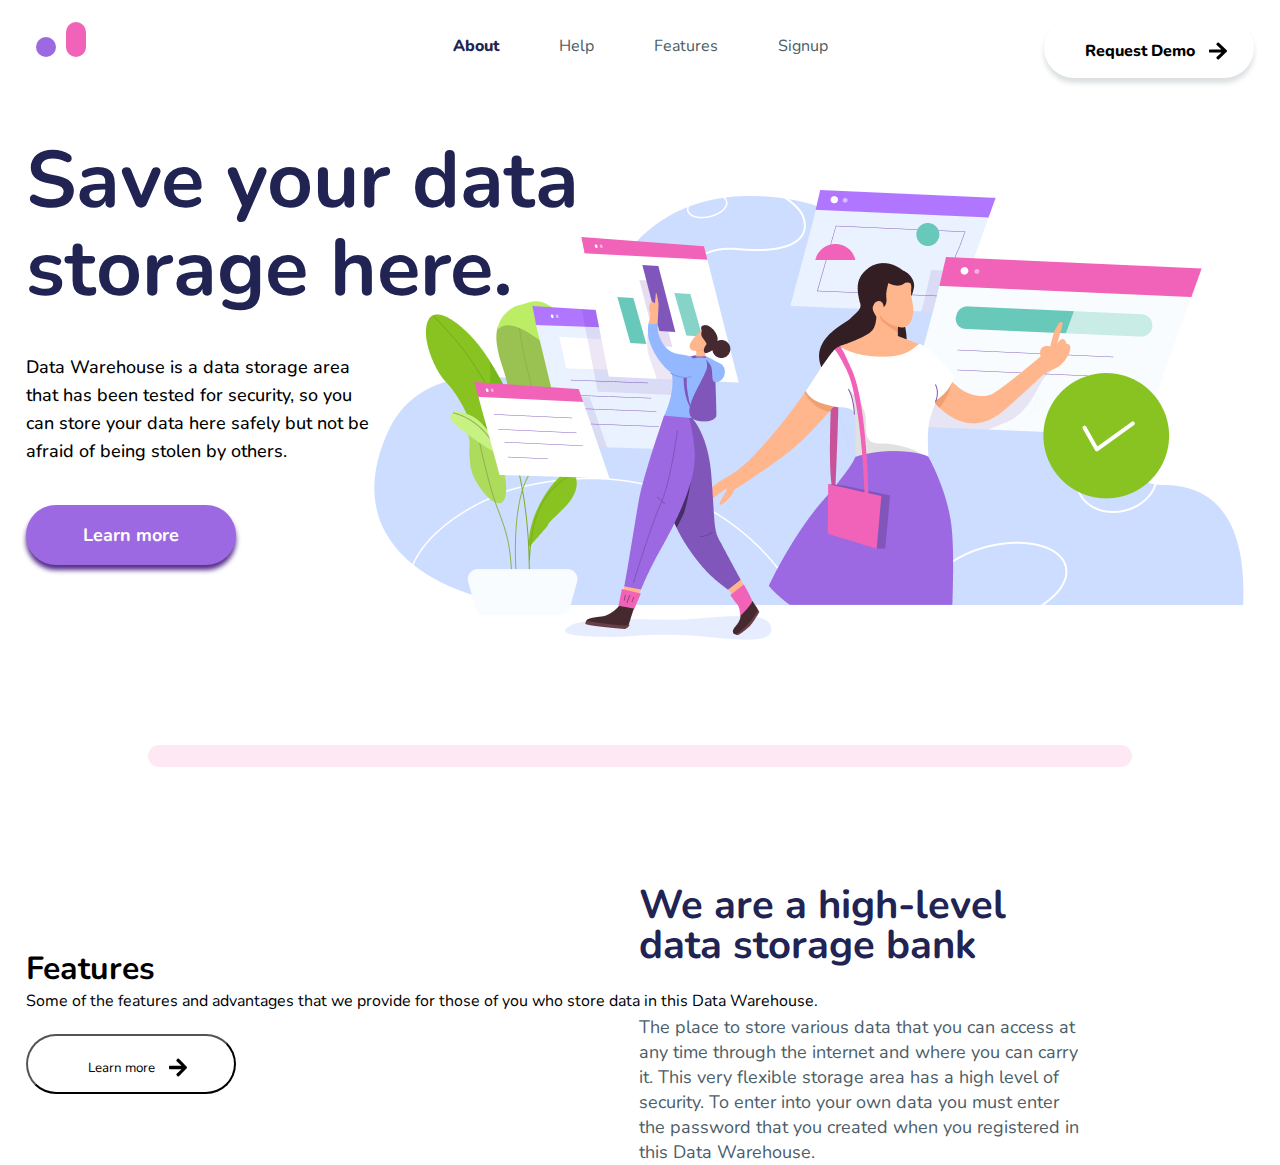
==== 2021/01/index.html @ 768cc241 "Add files via upload" ====
<!DOCTYPE html>
<html lang="pt-br">
<head>
    <meta charset="UTF-8">
    <meta name="viewport" content="width=device-width, initial-scale=1.0">
    <meta name="author" content="Victor Mello">
    <title>Test 01</title>

    <link href="https://fonts.googleapis.com/css2?family=Nunito:wght@300;400;700&display=swap" rel="stylesheet">
    <link rel="stylesheet" href="./css/main.css">
</head>
<body>
    <div class="container">
        <nav class="desktop">
            <div class="menu-image">
                <div class="circle"></div>
                <div class="rectangle"></div>
            </div>
            <ul>
                <li><a href="" style="color: #212353;font-weight: 800;">About</a></li>
                <li><a href="">Help</a></li>
                <li><a href="">Features</a></li>
                <li><a href="">Signup</a></li>
            </ul>

            
            <button class="btn1">Request Demo<img class="fa-arrow-right" src="./images/arrow-right-solid.svg" alt="Seta para a direita"></button>
        </nav><!--.desktop-->

        <nav class="mobile">
            <div class="circle"></div>
            <div class="rectangle"></div>
            
            <ul>
                <li><a href="" style="color: #212353;font-weight: 800;">About</a></li>
                <li><a href="">Help</a></li>
                <li><a href="">Features</a></li>
                <li><a href="">Signup</a></li>
            </ul>

            <button class="btn1">Request Demo<img class="arrow-right" src="./images/arrow-right-solid.svg" alt="Seta para a direita"></button>
        </nav><!--.mobile-->
    </div><!--.container-->

    <div class="container">
        <div class="about-container">
            <div class="text-about">
                <h1>Save your data storage here.</h1>
                <p>Data Warehouse is a data storage area that has been tested for security, so you can store your data here safely but not be afraid of being stolen by others.
                </p>
                <button class="btn1">Learn more</button>
            </div><!--.text-about-->

            <img src="./images/image1.svg" alt="">
        </div><!--.about-container-->
    </div><!--.container-->

    <div class="container">
        <div class="box-more">
            <img src="./images/image3.svg" alt="">
            <div class="box-more-text">
                <h1>We are a high-level data storage bank</h1>
                <p>The place to store various data that you can access at any time through the internet  and where you can carry it.
                This very flexible storage area has a high level of security. To enter into your own data you must enter the password that you created when you registered in this Data Warehouse.</p>
            </div><!--.box-more-text-->
        </div><!--.box-more-->
    </div><!--.container-->

    <div class="container">
        <div class="features-text">
            <h1>Features</h1>
            <p>Some of the features and advantages that we provide for those of you who store data in this Data Warehouse.</p>   
        </div><!--.features-text-->
        
        <div class="features-box">
            <div class="features-content">
                <img src="./images/image4.svg" alt="">
                <h2></h2>
                <p></p>
                <button class="btn1">Learn more<img class="fa-arrow-right" src="./images/arrow-right-solid.svg" alt="Seta para direita"></button>
            </div><!--.features-content-->
        </div><!--.features-box-->
    </div><!--.container-->
</body>
</html>
---- 2021/01/css/main.css ----
*{
    margin: 0;
    padding: 0;
    box-sizing: border-box;
    font-family: 'Nunito', sans-serif;
}

html,
body{
    height: 100vh;
}

.container{
    width: 100%;
    max-width: 1280px;
    margin: 0 auto;
    padding: 0 2%;
}

/** Estilos do botão **/

.btn1{
    width: 210px;
    height: 60px;
    border-radius: 50px;
    cursor: pointer;
    background: none;
}

/*****/

/** Estilos do nav **/

nav.desktop{
    display: flex;
    width: 100%;
    position: relative;
}

nav.mobile{
    display: none;
    width: 100%;
}

nav div.menu-image{
    display: flex;
    position: absolute;
    left: 0;
    top: -8px;
}

nav div.circle{
    width: 20px;
    height: 20px;
    border-radius: 100%;
    background-color: #9C69E2;
    margin: 45px 10px 0 10px;
}

nav div.rectangle{
    width: 20px;
    height: 35px;
    border-radius: 10px;
    background: #F063B8;
    margin: 30px 150px 0 0;
}

nav ul{
    list-style-type: none;
    padding-top: 35px;
    display: inline-block;
    margin: 0 auto;
    list-style-position: inside;
}

nav ul li{
    padding: 0 30px;
    float: left;
}

nav ul li a{
    text-decoration: none;
    font-style: normal;
    font-size: 16px;
    color: #4B5D68;
}

nav button{
    border: none;
    margin-top: 18px;
    position: absolute;
    right: 0;
    box-shadow: 0 5px 5px 0 rgba(75, 93, 104, 0.2) ;

    font-weight: 800;
    font-size: 16px;
    transition: 0.2s;
}

nav button:hover{
    background-color: rgba(200, 200, 200, 0.3);
}

button > .fa-arrow-right{
    width: 18px;
    position: relative;
    top: 6px;
    left: 14px;
}

/*****/

/** Estilos do about-container **/

.about-container{
    margin: 80px 0;
    position: relative;
}

.text-about{
    width: 48%;
}

.text-about h1{
    font-weight: bold;
    font-size: 80px;
    line-height: 88px;
    color: #212353;
}

.text-about p{
    max-width: 350px;
    margin: 40px 0;

    font-weight: 500;
    font-size: 18px;
    line-height: 28px;
}

.text-about button{
    font-size: 18px;
    font-weight: bold;
    line-height: 18px;
    color: white;

    background-color: rgba(156, 105, 226, 1);
    border: none;
    box-shadow: 0 5px 5px 0 rgb(84, 45, 138);
    transition: 0.2s;
}

.text-about button:hover{
    background-color: rgb(123, 71, 196);
}

.about-container img{
    position: absolute;
    right: 10px;
    top: 50px;

   
}

/*****/

/** Estilos da div.box-more **/

.box-more{
    width: 80%;
    background-color: rgba(240, 99, 184,0.15);
    border-radius: 30px;
    margin: 180px auto;
    position: relative;
}



.box-more-text{
    width: 45%;
    position: absolute;
    top: 140px;
    right: 50px;
}

.box-more-text h1{
    font-weight: bold;
    font-size: 40px;
    line-height: 40px;
    color: #212353;
    margin-bottom: 50px;
}

.box-more-text p{
    font-size: 18px;
    line-height: 25px;
    color: #4B5D68;
}

/*****/
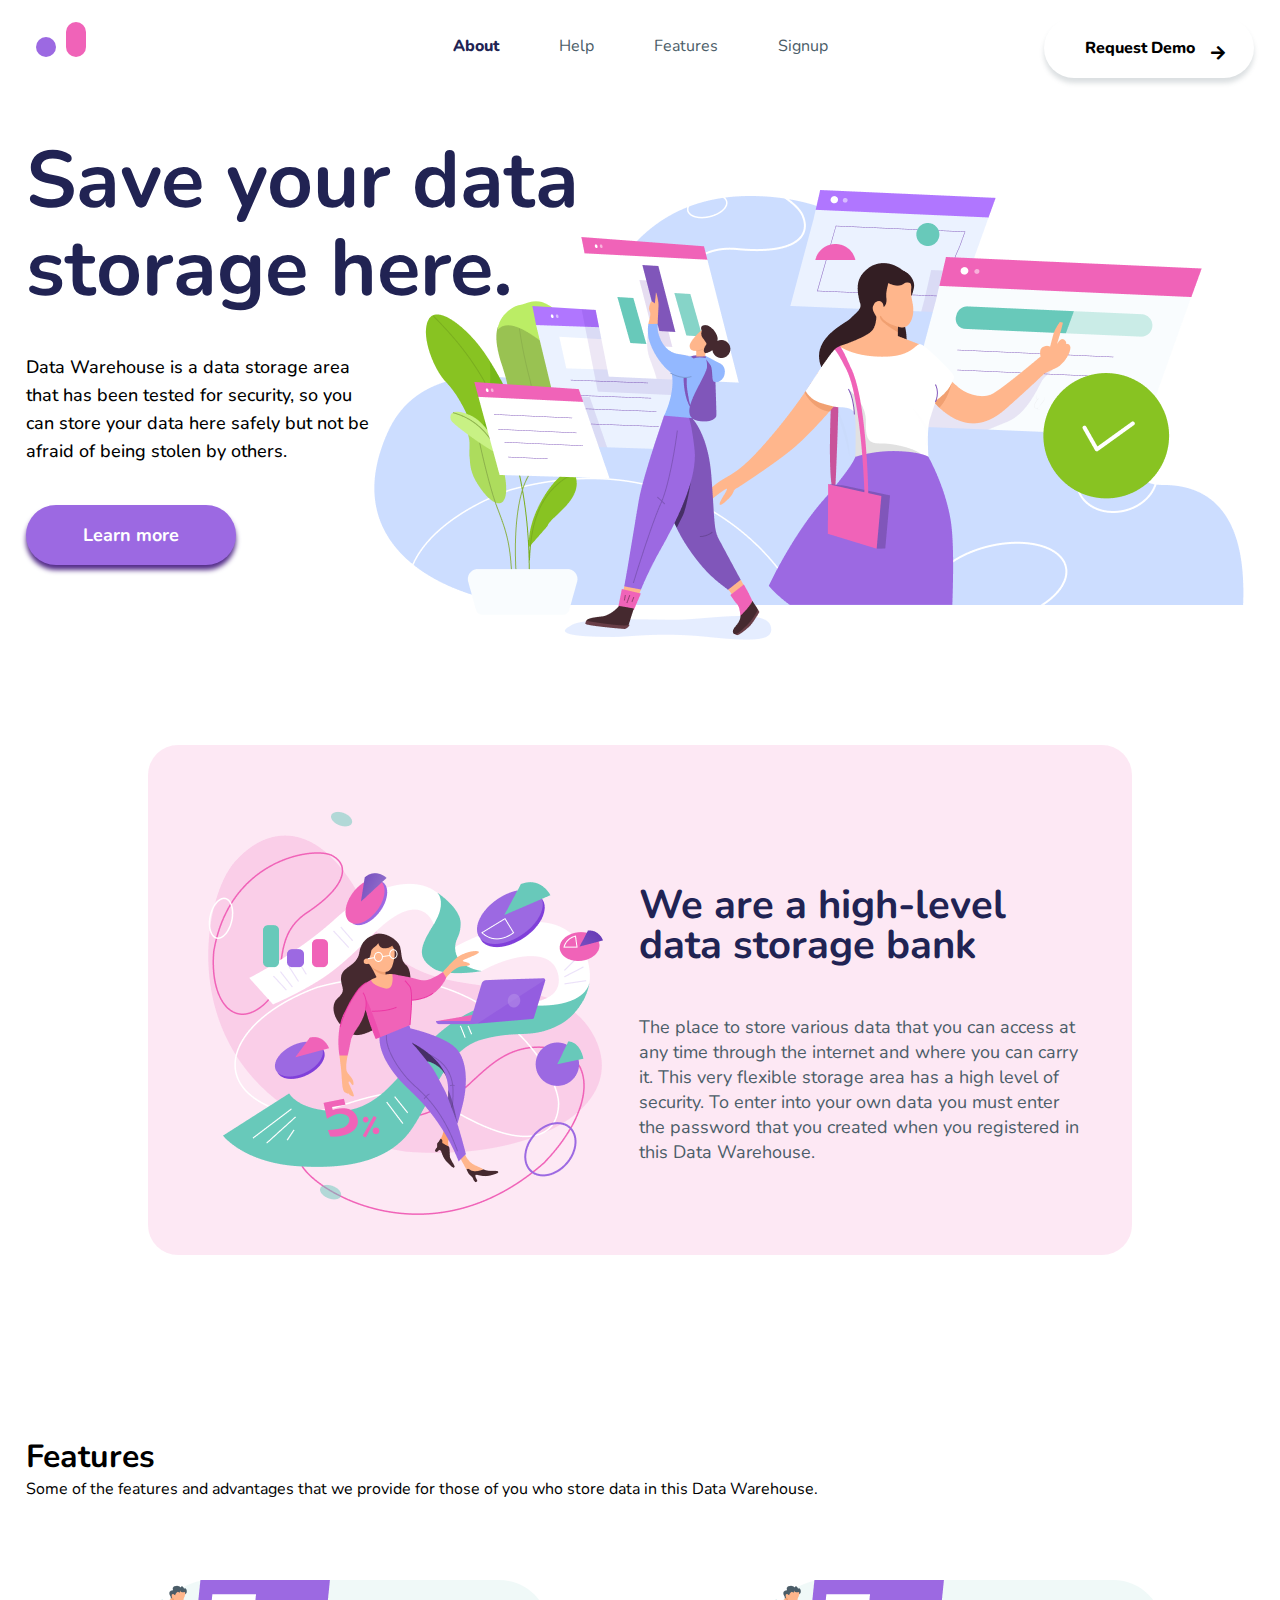
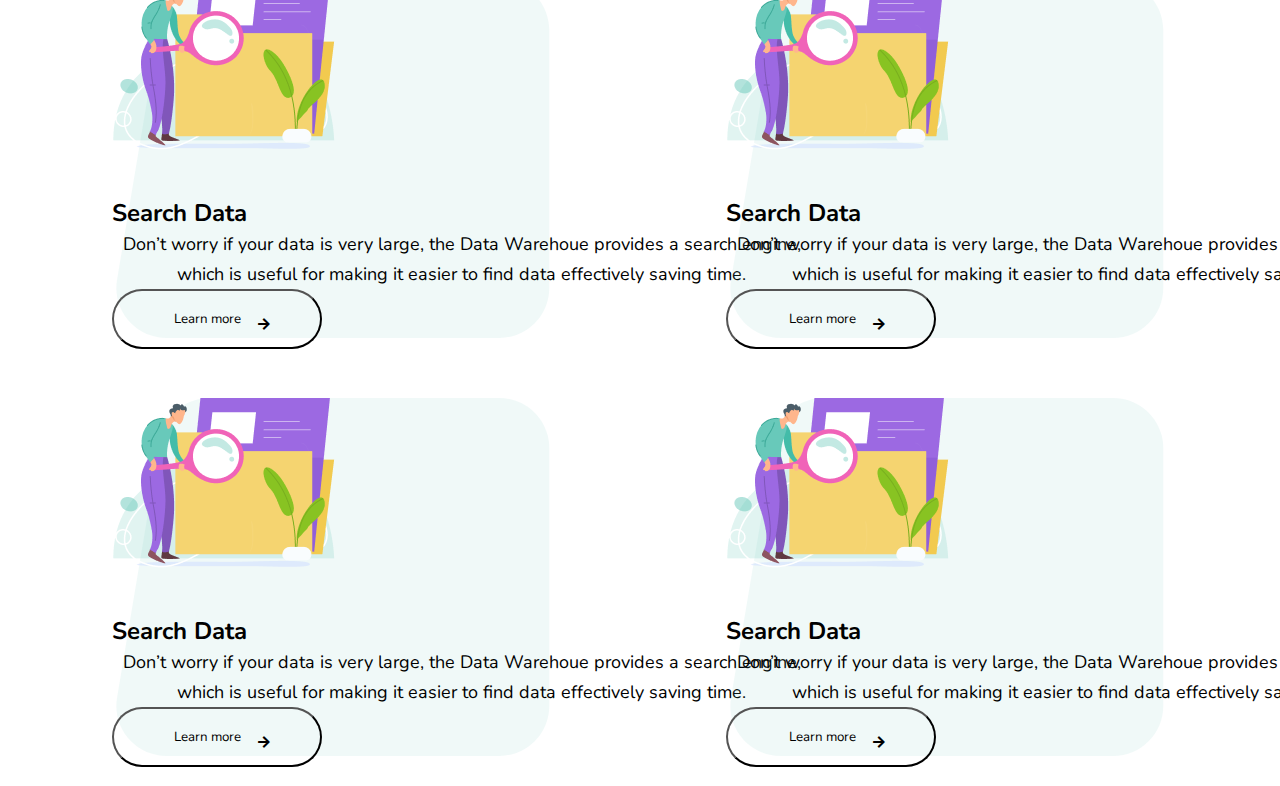
==== commit 2c995f21: "Add files via upload" ====
--- a/2021/01/index.html
+++ b/2021/01/index.html
@@ -7,6 +7,7 @@
     <title>Test 01</title>
 
     <link href="https://fonts.googleapis.com/css2?family=Nunito:wght@300;400;700&display=swap" rel="stylesheet">
+    <link rel="stylesheet" href="https://cdnjs.cloudflare.com/ajax/libs/font-awesome/5.11.2/css/all.css">
     <link rel="stylesheet" href="./css/main.css">
 </head>
 <body>
@@ -22,9 +23,7 @@
                 <li><a href="">Features</a></li>
                 <li><a href="">Signup</a></li>
             </ul>
-
-            
-            <button class="btn1">Request Demo<img class="fa-arrow-right" src="./images/arrow-right-solid.svg" alt="Seta para a direita"></button>
+            <button class="btn1">Request Demo<i class="fa fa-arrow-right"></i></button>
         </nav><!--.desktop-->
 
         <nav class="mobile">
@@ -38,7 +37,7 @@
                 <li><a href="">Signup</a></li>
             </ul>
 
-            <button class="btn1">Request Demo<img class="arrow-right" src="./images/arrow-right-solid.svg" alt="Seta para a direita"></button>
+            <button class="btn1">Request Demo<i class="fa fa-arrow-right"></i></button>
         </nav><!--.mobile-->
     </div><!--.container-->
 
@@ -67,17 +66,43 @@
     </div><!--.container-->
 
     <div class="container">
-        <div class="features-text">
+        <div class="features-title">
             <h1>Features</h1>
             <p>Some of the features and advantages that we provide for those of you who store data in this Data Warehouse.</p>   
-        </div><!--.features-text-->
+        </div><!--.features-title-->
         
         <div class="features-box">
             <div class="features-content">
                 <img src="./images/image4.svg" alt="">
-                <h2></h2>
-                <p></p>
-                <button class="btn1">Learn more<img class="fa-arrow-right" src="./images/arrow-right-solid.svg" alt="Seta para direita"></button>
+                <div class="features-text">
+                    <h2>Search Data</h2>
+                <p>Don’t worry if your data is very large, the Data Warehoue provides a search engine, which is useful for making it easier to find data effectively saving time.</p>
+                <button class="btn1">Learn more<i class="fa fa-arrow-right"></i></button>
+                </div><!--.features-text-->
+            </div><!--.features-content-->
+            <div class="features-content">
+                <img src="./images/image4.svg" alt="">
+                <div class="features-text">
+                    <h2>Search Data</h2>
+                <p>Don’t worry if your data is very large, the Data Warehoue provides a search engine, which is useful for making it easier to find data effectively saving time.</p>
+                <button class="btn1">Learn more<i class="fa fa-arrow-right"></i></button>
+                </div><!--.features-text-->
+            </div><!--.features-content-->
+            <div class="features-content">
+                <img src="./images/image4.svg" alt="">
+                <div class="features-text">
+                    <h2>Search Data</h2>
+                <p>Don’t worry if your data is very large, the Data Warehoue provides a search engine, which is useful for making it easier to find data effectively saving time.</p>
+                <button class="btn1">Learn more<i class="fa fa-arrow-right"></i></button>
+                </div><!--.features-text-->
+            </div><!--.features-content-->
+            <div class="features-content">
+                <img src="./images/image4.svg" alt="">
+                <div class="features-text">
+                    <h2>Search Data</h2>
+                <p>Don’t worry if your data is very large, the Data Warehoue provides a search engine, which is useful for making it easier to find data effectively saving time.</p>
+                <button class="btn1">Learn more<i class="fa fa-arrow-right"></i></button>
+                </div><!--.features-text-->
             </div><!--.features-content-->
         </div><!--.features-box-->
     </div><!--.container-->
--- a/2021/01/css/main.css
+++ b/2021/01/css/main.css
@@ -18,7 +18,6 @@
 }
 
 /** Estilos do botão **/
-
 .btn1{
     width: 210px;
     height: 60px;
@@ -26,11 +25,8 @@
     cursor: pointer;
     background: none;
 }
-
-/*****/
-
+/*****/
 /** Estilos do nav **/
-
 nav.desktop{
     display: flex;
     width: 100%;
@@ -107,11 +103,8 @@
     top: 6px;
     left: 14px;
 }
-
-/*****/
-
+/*****/
 /** Estilos do about-container **/
-
 .about-container{
     margin: 80px 0;
     position: relative;
@@ -160,11 +153,8 @@
 
    
 }
-
-/*****/
-
+/*****/
 /** Estilos da div.box-more **/
-
 .box-more{
     width: 80%;
     background-color: rgba(240, 99, 184,0.15);
@@ -173,8 +163,6 @@
     position: relative;
 }
 
-
-
 .box-more-text{
     width: 45%;
     position: absolute;
@@ -195,5 +183,43 @@
     line-height: 25px;
     color: #4B5D68;
 }
-
+/*****/
+/** Estilos da .features **/
+.features-text{
+    margin: 0 auto;
+    width: 700px;
+    max-width: 1400px;
+}
+
+.features-text h1{
+    text-align: center;
+    font-weight: bold;
+    font-size: 40px;
+    list-style: 40px;
+    color: #212353;
+    margin: 30px 0;
+}
+
+.features-text p{
+    text-align: center;
+    font-size: 18px;
+    line-height: 30px;
+}
+
+.features-box{
+    margin: 50px 0;
+    justify-items: center;
+    display: grid;
+    grid-template-columns: 1fr 1fr;
+    grid-template-rows: 1fr 1fr;
+}
+
+.features-content{
+    margin: 30px 0;
+    position: relative;
+    width: 442px;
+    height: 358px;
+    background-image: url(../images/quadrado1.svg);
+    background-size: 100% 100%;
+}
 /*****/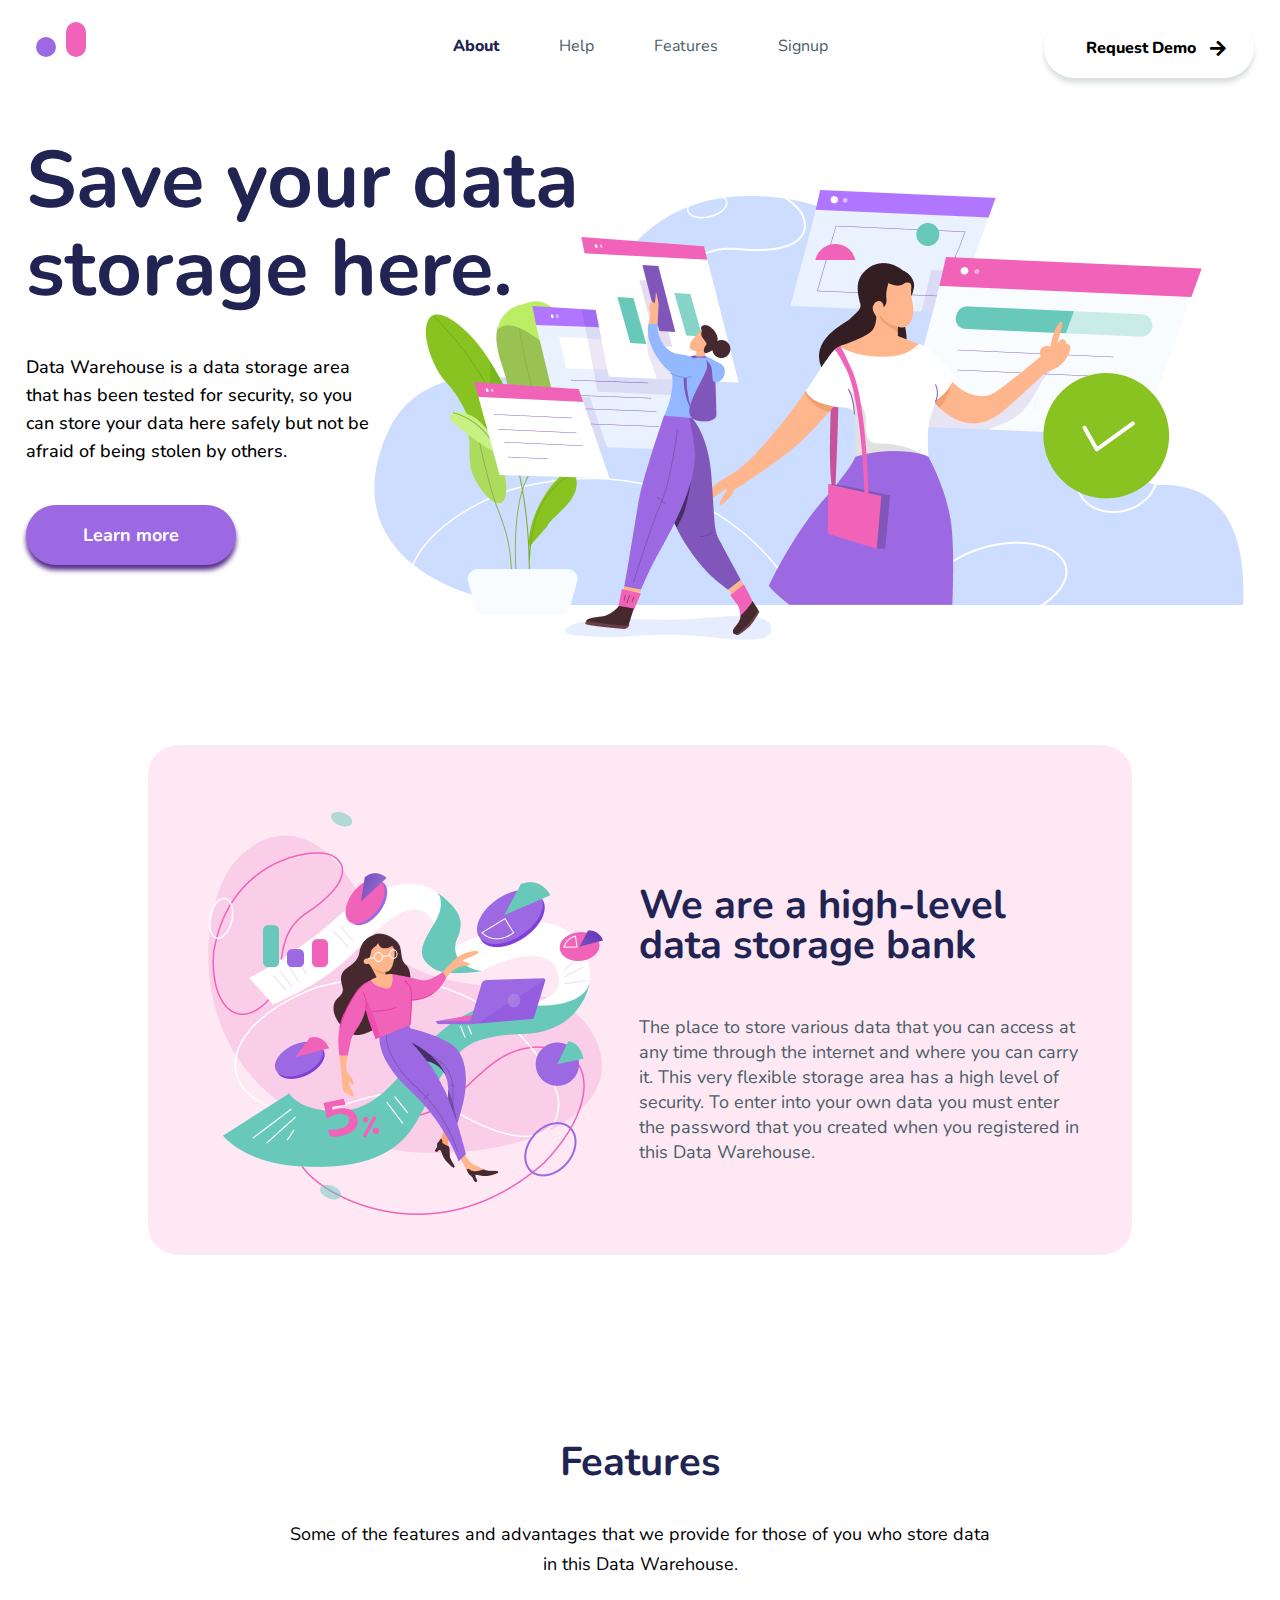
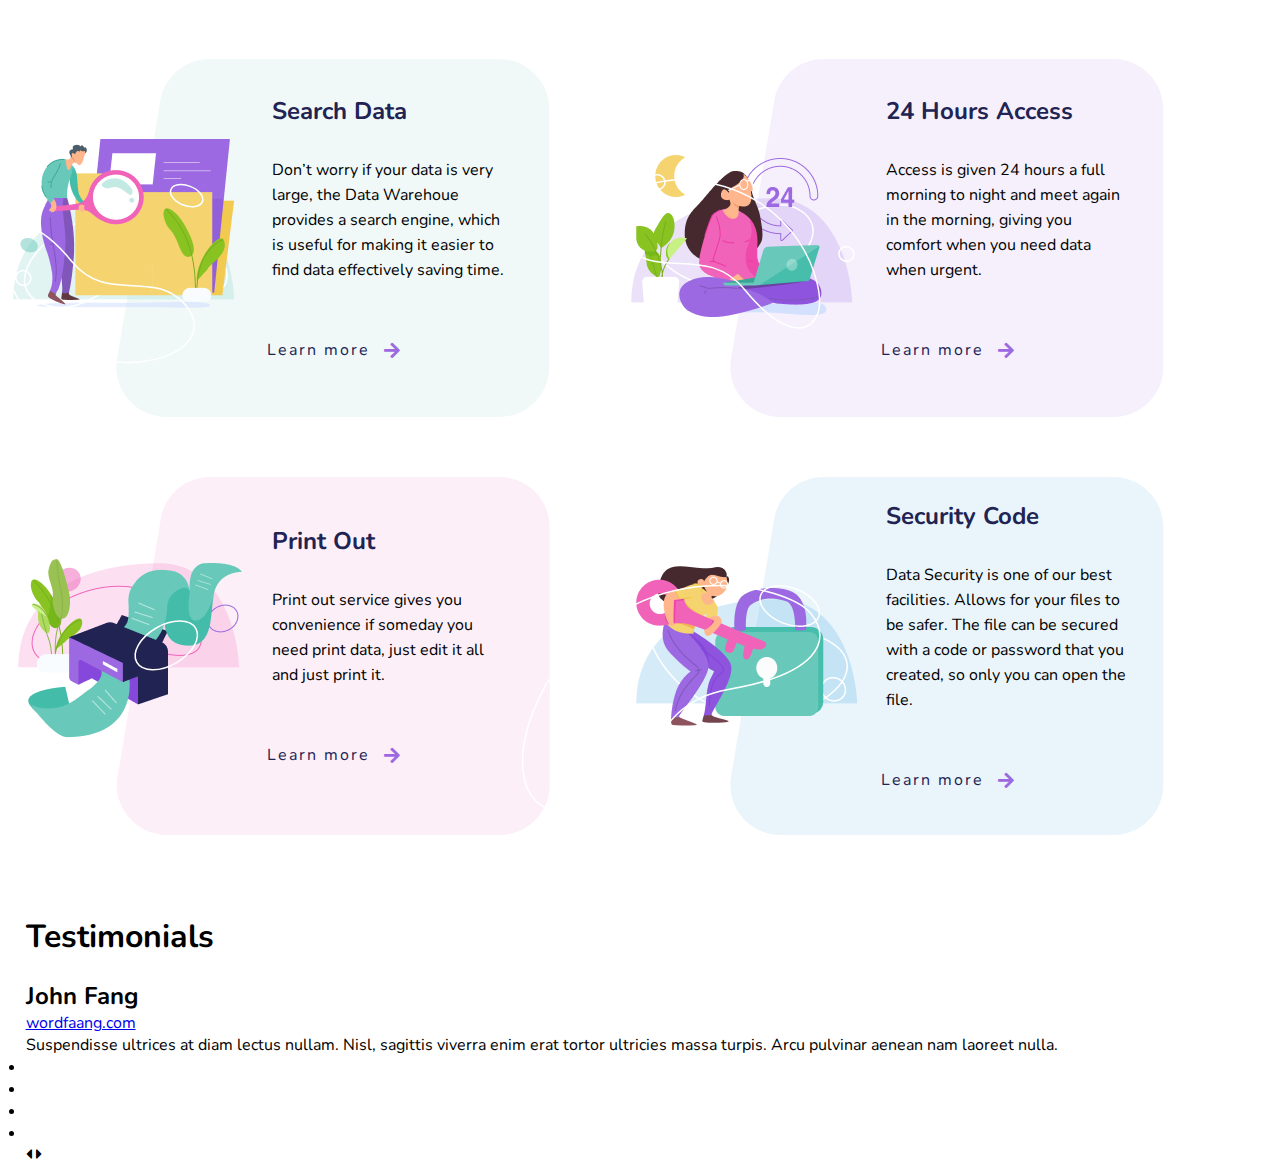
==== commit ba1939ea: "Add files via upload" ====
--- a/2021/01/index.html
+++ b/2021/01/index.html
@@ -72,39 +72,85 @@
         </div><!--.features-title-->
         
         <div class="features-box">
-            <div class="features-content">
+            <div class="features-content" style="background-image: url(./images/quadrado1.svg);">
                 <img src="./images/image4.svg" alt="">
                 <div class="features-text">
                     <h2>Search Data</h2>
                 <p>Don’t worry if your data is very large, the Data Warehoue provides a search engine, which is useful for making it easier to find data effectively saving time.</p>
                 <button class="btn1">Learn more<i class="fa fa-arrow-right"></i></button>
+                <img class="vetor1" src="./images/vetor1.svg" alt="">
+                <img class="vetor2" src="./images/vetor2.svg" alt="">
                 </div><!--.features-text-->
             </div><!--.features-content-->
-            <div class="features-content">
-                <img src="./images/image4.svg" alt="">
+
+            <div class="features-content" style="background-image: url(./images/quadrado2.svg);">
+                <img src="./images/image5.svg" alt="">
                 <div class="features-text">
-                    <h2>Search Data</h2>
-                <p>Don’t worry if your data is very large, the Data Warehoue provides a search engine, which is useful for making it easier to find data effectively saving time.</p>
+                    <h2>24 Hours Access</h2>
+                <p>Access is given 24 hours a full morning to night and
+                    meet again in the morning, giving you comfort when
+                    you need data when urgent.</p>
                 <button class="btn1">Learn more<i class="fa fa-arrow-right"></i></button>
+                <img class="vetor3" src="./images/vetor3.svg" alt="">
                 </div><!--.features-text-->
             </div><!--.features-content-->
-            <div class="features-content">
-                <img src="./images/image4.svg" alt="">
+
+            <div class="features-content" style="background-image: url(./images/quadrado3.svg);">
+                <img src="./images/image6.svg" alt="">
                 <div class="features-text">
-                    <h2>Search Data</h2>
-                <p>Don’t worry if your data is very large, the Data Warehoue provides a search engine, which is useful for making it easier to find data effectively saving time.</p>
+                    <h2>Print Out</h2>
+                <p>Print out service gives you convenience if someday
+                    you need print data, just edit it all and just print it.</p>
                 <button class="btn1">Learn more<i class="fa fa-arrow-right"></i></button>
+                <img class="vetor4" src="./images/vetor4.svg" alt="">
                 </div><!--.features-text-->
             </div><!--.features-content-->
-            <div class="features-content">
-                <img src="./images/image4.svg" alt="">
+
+            <div class="features-content" style="background-image: url(./images/quadrado4.svg);">
+                <img src="./images/image7.svg" alt="">
                 <div class="features-text">
-                    <h2>Search Data</h2>
-                <p>Don’t worry if your data is very large, the Data Warehoue provides a search engine, which is useful for making it easier to find data effectively saving time.</p>
+                    <h2>Security Code</h2>
+                <p>Data Security is one of our best facilities. Allows for your files to be safer. The file can be secured with a code or password that you created, so only you can open the file.</p>
                 <button class="btn1">Learn more<i class="fa fa-arrow-right"></i></button>
+                <img class="vetor5" src="./images/vetor5.svg" alt="">
+                <img class="vetor6" src="./images/vetor6.svg" alt="">
                 </div><!--.features-text-->
-            </div><!--.features-content-->
+            </div><!--.features-content-->          
         </div><!--.features-box-->
+    </div><!--.container-->
+
+    <div class="container">
+        <div class="testimonials">
+            <h1>Testimonials</h1>
+            
+            <div class="testimonials-box">
+                <div class="testimonials-content">
+                    <img src="./images/testimonials-image1.svg" alt="">
+                    <div class="testimonials-text">
+                        <h2>John Fang</h2>
+                        <a href="wordfaang.com">wordfaang.com</a>
+                        <p>Suspendisse ultrices at diam lectus nullam. 
+                                Nisl, sagittis viverra enim erat tortor ultricies massa turpis. Arcu pulvinar aenean nam laoreet nulla.</p>
+                    </div><!--testimonials-text-->
+                </div><!--testimonials-content-->
+            </div><!--testimonials-box-->
+
+            <div class="testimonials-scroll">
+                <div class="testimonials-scroll-dots">
+                    <ul>
+                        <li><span style="background-color:rgba(240, 99, 184, 1);"></span></li>
+                        <li><span></span></li>
+                        <li><span></span></li>
+                        <li><span></span></li>
+                    </ul>
+                </div>
+
+                <div class="testimonials-scroll-arrow">
+                    <i class="fas fa-caret-left"></i>
+                    <i class="fas fa-caret-right"></i>
+                </div>
+            </div>
+        </div><!--testimonials-->
     </div><!--.container-->
 </body>
 </html>--- a/2021/01/css/main.css
+++ b/2021/01/css/main.css
@@ -25,6 +25,14 @@
     cursor: pointer;
     background: none;
 }
+
+button > i.fa-arrow-right{
+    font-size: 18px;
+    position: relative;
+    top: 2px;
+    left: 14px;
+
+}
 /*****/
 /** Estilos do nav **/
 nav.desktop{
@@ -96,13 +104,6 @@
 nav button:hover{
     background-color: rgba(200, 200, 200, 0.3);
 }
-
-button > .fa-arrow-right{
-    width: 18px;
-    position: relative;
-    top: 6px;
-    left: 14px;
-}
 /*****/
 /** Estilos do about-container **/
 .about-container{
@@ -150,8 +151,6 @@
     position: absolute;
     right: 10px;
     top: 50px;
-
-   
 }
 /*****/
 /** Estilos da div.box-more **/
@@ -185,13 +184,13 @@
 }
 /*****/
 /** Estilos da .features **/
-.features-text{
+.features-title{
     margin: 0 auto;
     width: 700px;
     max-width: 1400px;
 }
 
-.features-text h1{
+.features-title h1{
     text-align: center;
     font-weight: bold;
     font-size: 40px;
@@ -200,7 +199,7 @@
     margin: 30px 0;
 }
 
-.features-text p{
+.features-title p{
     text-align: center;
     font-size: 18px;
     line-height: 30px;
@@ -215,11 +214,52 @@
 }
 
 .features-content{
-    margin: 30px 0;
+    margin: 30px;
     position: relative;
     width: 442px;
     height: 358px;
     background-image: url(../images/quadrado1.svg);
     background-size: 100% 100%;
 }
+
+.features-content img{
+    position: absolute;
+    top: 80px;
+    right: 310px;
+}
+
+.features-text{
+    max-width: 250px;
+    position: absolute;
+    top: 50%;
+    left: 30px;
+    transform: translate(50%,-50%);
+    
+}
+
+.features-text h2{
+    font-size: 24px;
+    line-height: 24px;
+    color: #212353;
+    padding: 0 2% 35px 2%;
+}
+
+.features-text p{
+    font-size: 16px;
+    line-height: 25px;
+    padding: 0 2% 35px 2%;
+}
+
+.features-text button{
+    border: none;
+    font-size: 16px;
+    line-height: 16px;
+    letter-spacing: 2px;
+    color: #212353;
+    text-align: start;
+}
+
+.features-text button > i.fa-arrow-right{
+    color: #9C69E2;
+}
 /*****/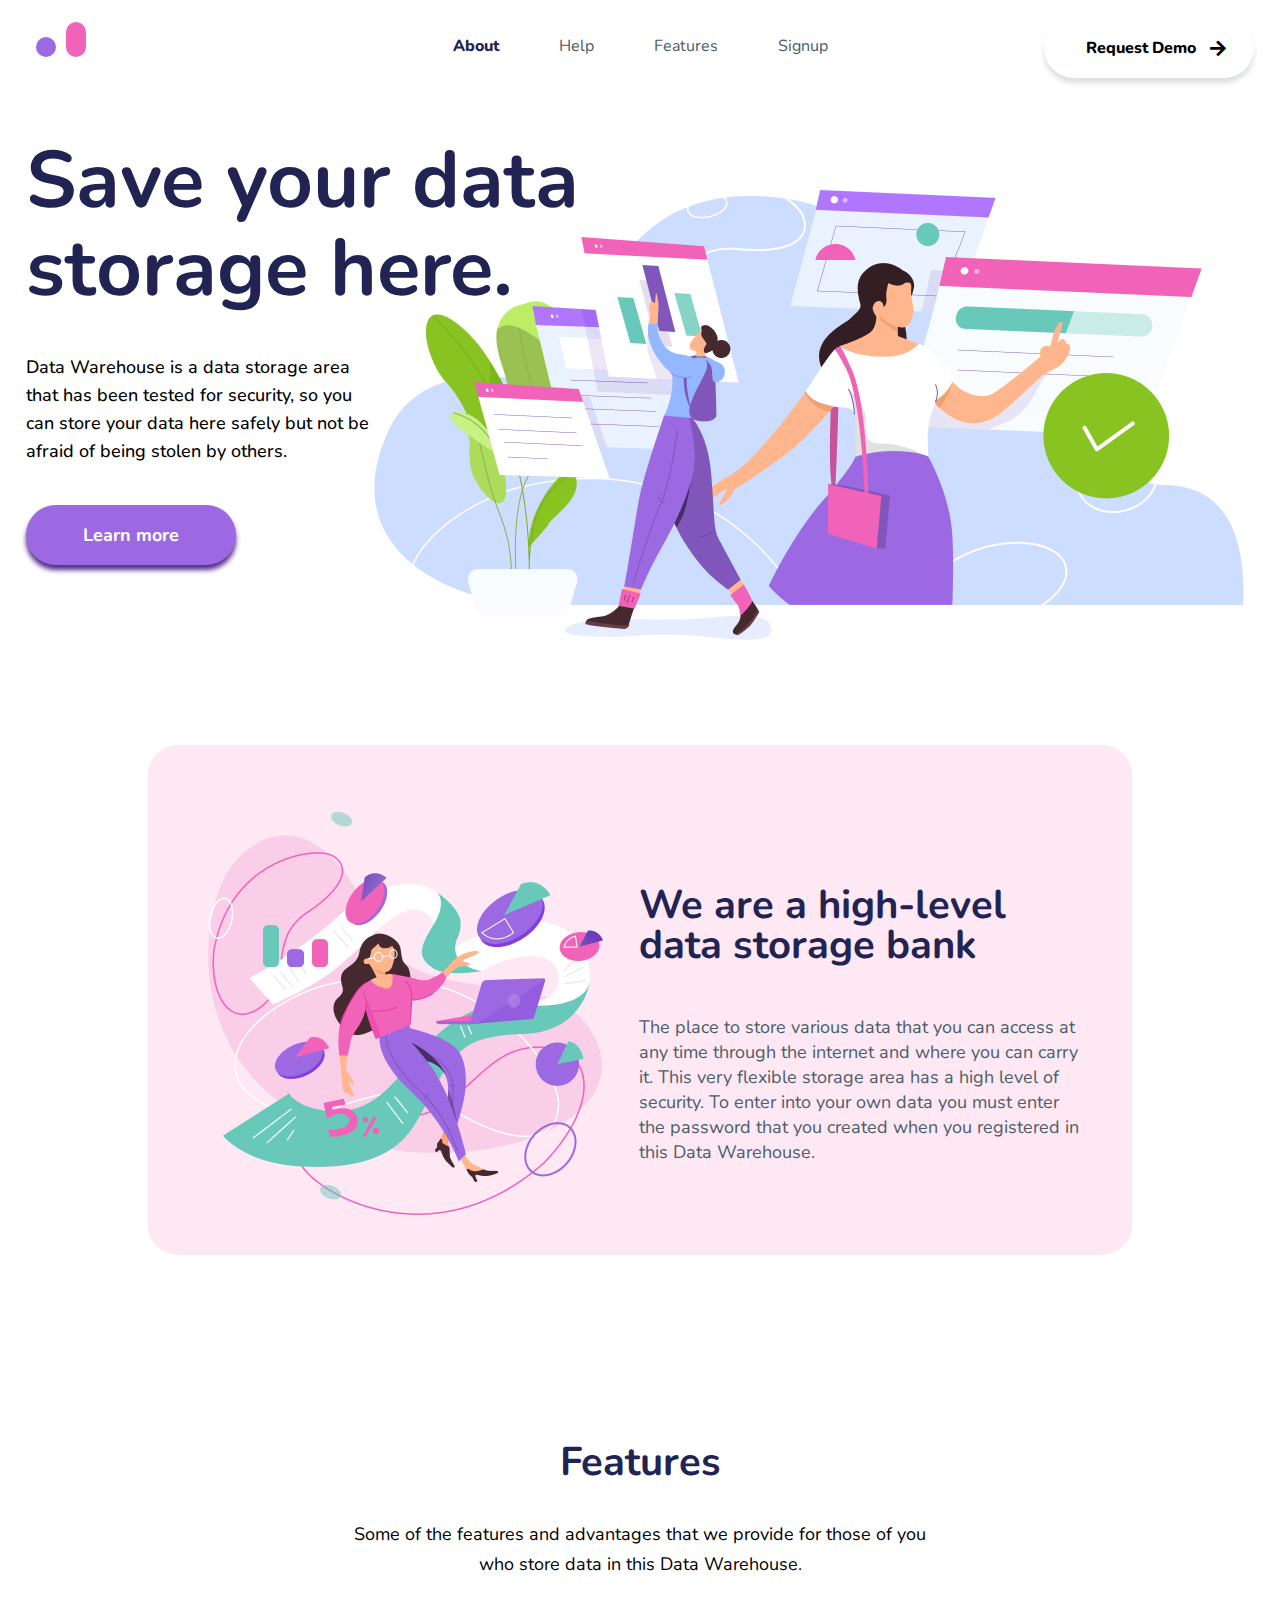
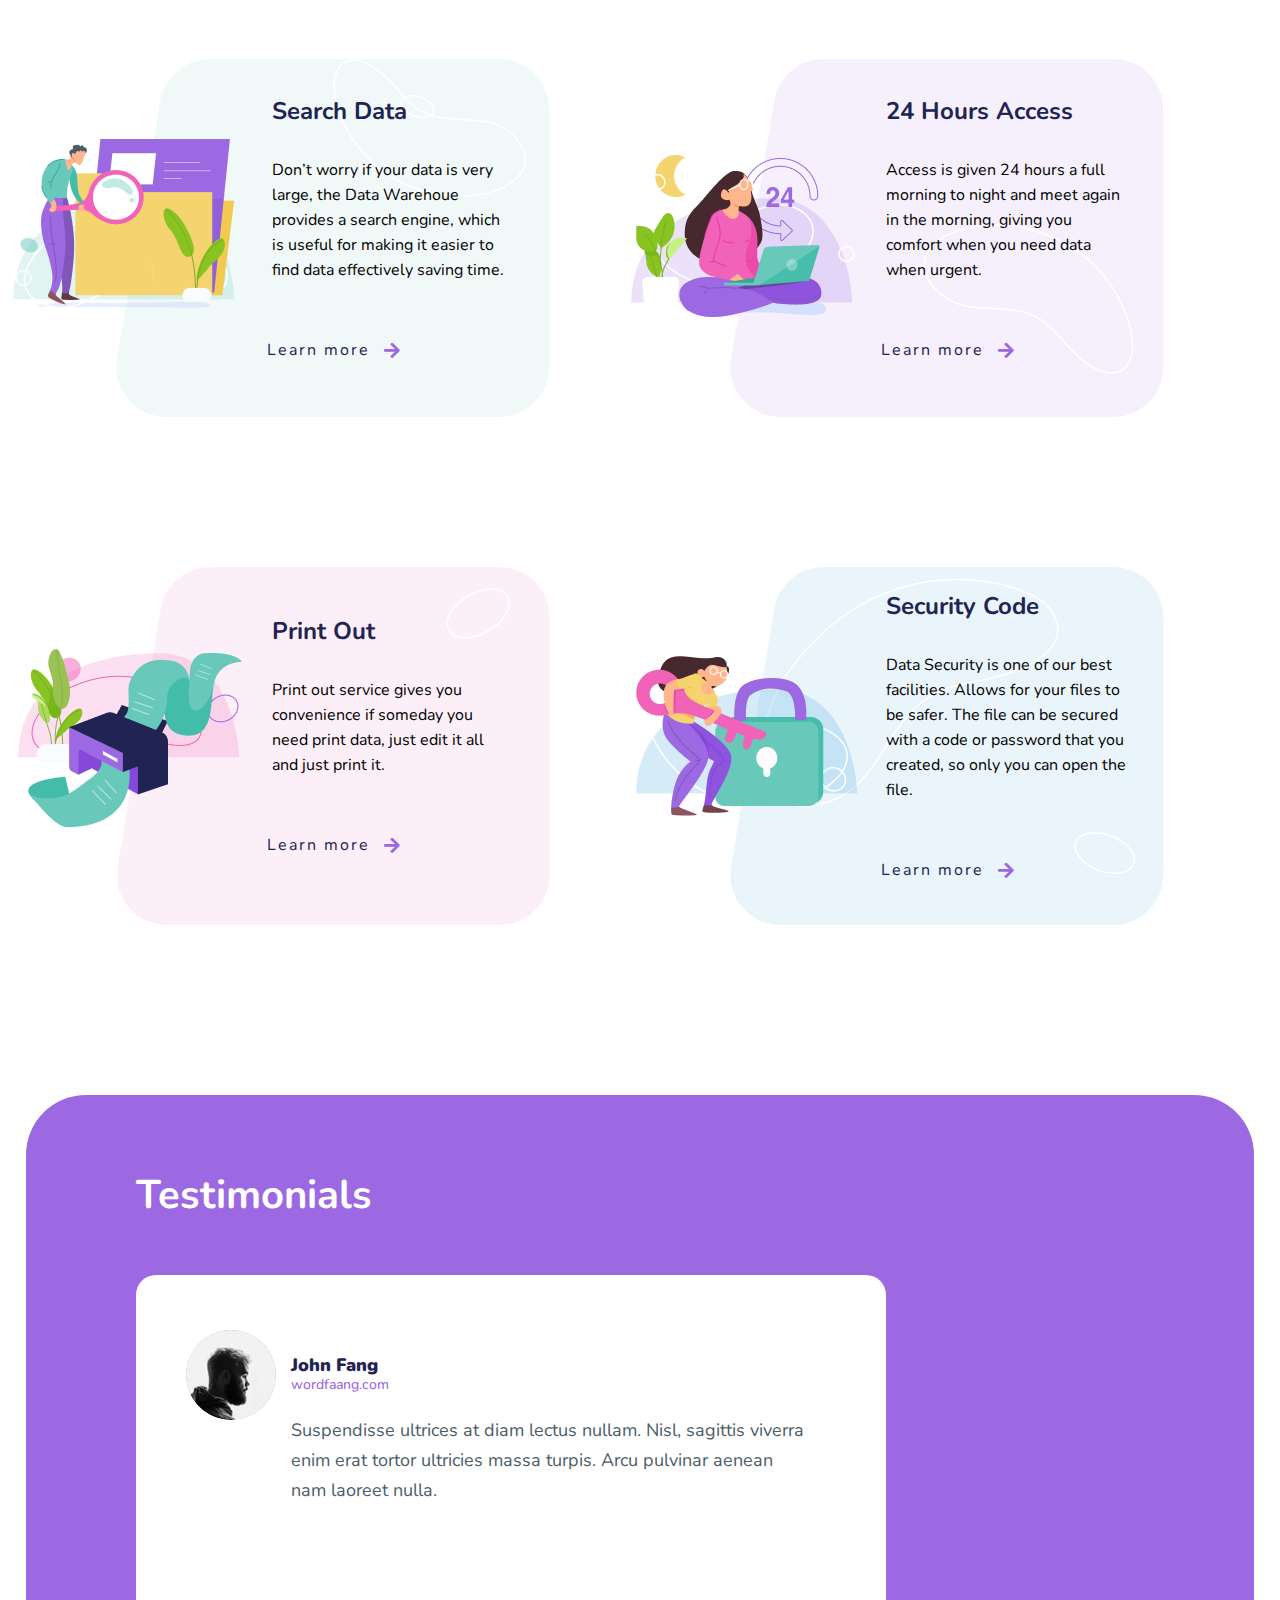
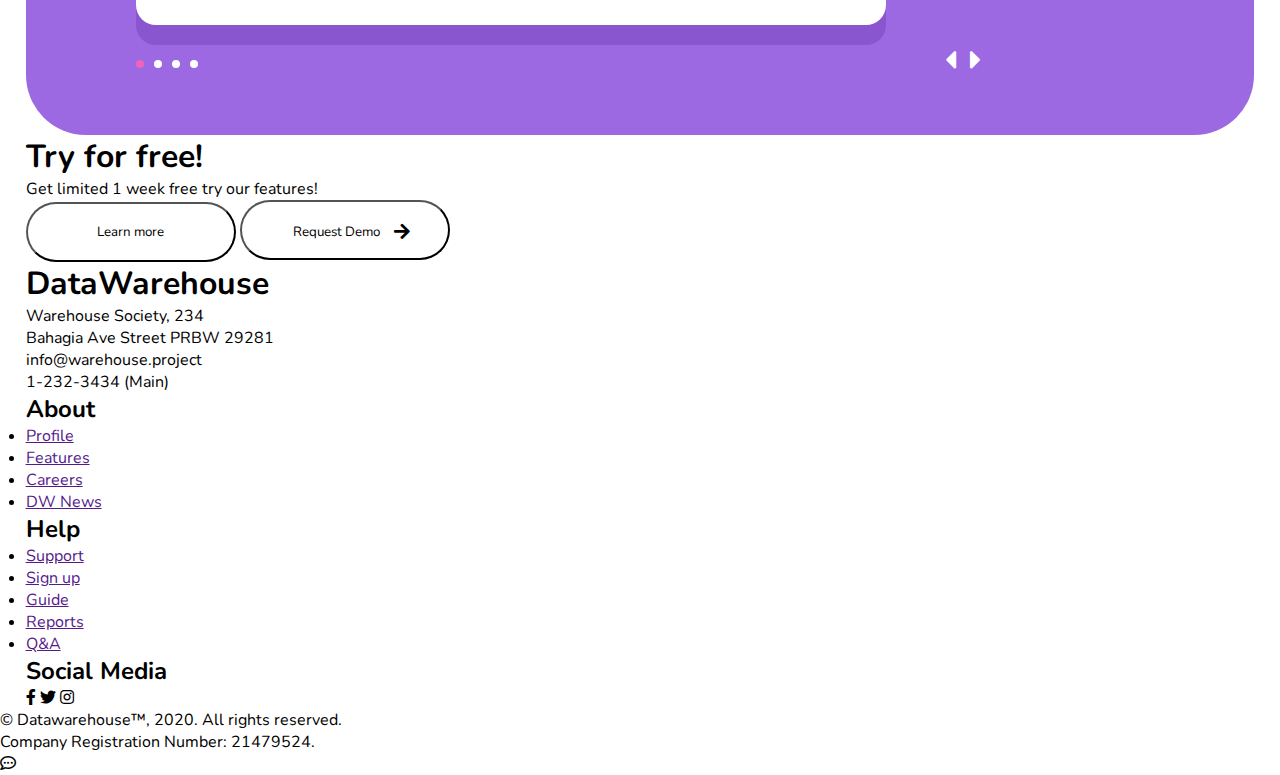
==== commit 7b016fd0: "Add files via upload" ====
--- a/2021/01/index.html
+++ b/2021/01/index.html
@@ -152,5 +152,63 @@
             </div>
         </div><!--testimonials-->
     </div><!--.container-->
+
+    <div class="container">
+        <div class="contacts">
+            <div class="contacts1">
+                <h1>Try for free!</h1>
+                <p>Get limited 1 week free try our features!</p>
+                <button class="btn1">Learn more</button>
+                <button class="btn1">Request Demo<i class="fa fa-arrow-right"></i></button>
+            </div><!--contacts1-->
+
+            <div class="contacts2">
+                <div class="contacts2-container">
+                    <div class="menu-image">
+                        <div class="circle"></div>
+                        <div class="rectangle"></div>
+                    </div>
+                        <h1>DataWarehouse</h1>
+                        <p class="weight">Warehouse Society, 234 <br/>Bahagia Ave Street PRBW 29281</p>
+                        <p>info@warehouse.project<br/>1-232-3434 (Main)</p>
+                </div><!--contacts2-container-->
+                   
+                <div class="contacts2-container">
+                    <h2>About</h2>
+
+                    <ul>
+                        <li><a href="">Profile</a></li>
+                        <li><a href="">Features</a></li>
+                        <li><a href="">Careers</a></li>
+                        <li><a href="">DW News</a></li>
+                    </ul>
+                </div><!--contacts2-container-->
+
+                <div class="contacts2-container">
+                     <h2>Help</h2>
+
+                     <ul>
+                         <li><a href="">Support</a></li>
+                         <li><a href="">Sign up</a></li>
+                         <li><a href="">Guide</a></li>
+                         <li><a href="">Reports</a></li>
+                         <li><a href="">Q&A</a></li>
+                     </ul>
+                </div><!--contacts2-container-->
+
+                <div class="contacts2-container">
+                    <h2>Social Media</h2>
+                    <i class="fab fa-facebook-f"></i>
+                    <i class="fab fa-twitter"></i>
+                    <i class="fab fa-instagram"></i>
+                </div><!--contacts2-container-->               
+            </div><!--contacts2-->
+        </div><!--contacts-->
+    </div><!--.container-->
+
+    <footer>
+        <p>© Datawarehouse™, 2020. All rights reserved.<br>Company Registration Number: 21479524.</p>
+        <i class="far fa-comment-dots"></i>
+    </footer>
 </body>
 </html>--- a/2021/01/css/main.css
+++ b/2021/01/css/main.css
@@ -203,6 +203,8 @@
     text-align: center;
     font-size: 18px;
     line-height: 30px;
+    width: 595px;
+    margin: 0 auto;
 }
 
 .features-box{
@@ -214,27 +216,28 @@
 }
 
 .features-content{
-    margin: 30px;
+    margin-top: 30px;
+    margin-bottom: 120px;
     position: relative;
     width: 442px;
     height: 358px;
-    background-image: url(../images/quadrado1.svg);
     background-size: 100% 100%;
 }
 
 .features-content img{
+    z-index: 2;
     position: absolute;
     top: 80px;
     right: 310px;
 }
 
 .features-text{
+    z-index: 1;
     max-width: 250px;
     position: absolute;
     top: 50%;
     left: 30px;
     transform: translate(50%,-50%);
-    
 }
 
 .features-text h2{
@@ -251,6 +254,7 @@
 }
 
 .features-text button{
+    width: 140px;
     border: none;
     font-size: 16px;
     line-height: 16px;
@@ -262,4 +266,174 @@
 .features-text button > i.fa-arrow-right{
     color: #9C69E2;
 }
+/*****/
+/** Posicionamento dos vetores **/
+img.vetor1{
+    z-index: -1;
+    position: absolute;
+    top: -86px;
+    left: 40px;
+}
+
+img.vetor2{
+    z-index: -1;
+    position: absolute;
+    top: -9px;
+    left: 130px;
+}
+
+img.vetor3{
+    z-index: -1;
+    position: absolute;
+    top: 125px;
+    left: 42px;
+}
+
+img.vetor4{
+    z-index: -1;
+    position: absolute;
+    top: -42px;
+    left: 170px;
+}
+
+img.vetor5{
+    z-index: -1;
+    position: absolute;
+    top: -16px;
+    left: -122px;
+}
+
+img.vetor6{
+    z-index: -1;
+    position: absolute;
+    top: 237px;
+    left: 193px;
+}
+/*****/
+/** Estilos da .testimonials **/
+.testimonials{
+    position: relative;
+    width: 100%;
+    height: 640px;
+    background-color: #9c69e2;
+    border-radius: 60px;
+}
+
+.testimonials h1{
+    position: absolute;
+    top: 80px;
+    left: 110px;
+    font-size: 40px;
+    font-weight: 700;
+    line-height: 40px;
+    color: white;
+}
+
+.testimonials-box{
+    display: inline-block;
+    width: 750px;
+    height: 350px;
+    position: absolute;
+    top: 180px;
+    left: 110px;
+
+    border-radius: 20px;
+    background-color: white;
+    box-shadow: 0 20px 0 rgba(94, 42, 167, 0.3);
+}
+
+.testimonials-content{
+    position: absolute;
+    top: 55px;
+    left: 50px;
+    max-width: 660px;
+    min-width: 550px;
+    height: 250px;
+}
+
+.testimonials-content img{
+    position: absolute;
+    top: 0;
+    left: 0;
+    width: 90px;
+    height: 90px;
+    border-radius: 45px;
+}
+
+.testimonials-text{
+    position: absolute;
+    top: 50%;
+    right: 185px;
+    transform: translate(50%,-50%);
+    width: 520px;
+    height: 80%;
+}
+
+.testimonials-text h2{
+    position: absolute;
+    top: 0;
+    left: 0;
+
+    font-size: 18px;
+    line-height: 20px;
+    font-weight: 900;
+    color: #212353;
+}
+
+.testimonials-text a{
+    position: absolute;
+    top: 20px;
+
+    font-size: 14px;
+    font-weight: 500;
+    line-height: 20px;
+    text-decoration: none;
+    color: #9C69E2;
+}
+
+.testimonials-text p{
+    position: absolute;
+    top: 60px;
+
+    font-size: 18px;
+    line-height: 30px;
+    color: #4B5D68;
+}
+
+.testimonials-scroll{
+    position: absolute;
+    top: 565px;
+    left: 110px;
+    display: flex;
+    width: 850px;
+    
+}
+
+.testimonials-scroll-dots ul{
+    list-style-type: none;
+    list-style-position: inside;
+    display: flex;
+}
+
+.testimonials-scroll-dots ul li span{
+    display: block;
+    margin-right: 10px;
+    width: 8px;
+    height: 8px;
+    border-radius: 50%;
+    background-color: white;
+}
+
+.testimonials-scroll-arrow{
+    position: absolute;
+    top: -15px;
+    right: 0;  
+}
+
+.testimonials-scroll-arrow i{
+    color: white;
+    font-size: 30px; 
+    padding: 0 5px;
+    cursor: pointer;
+}
 /*****/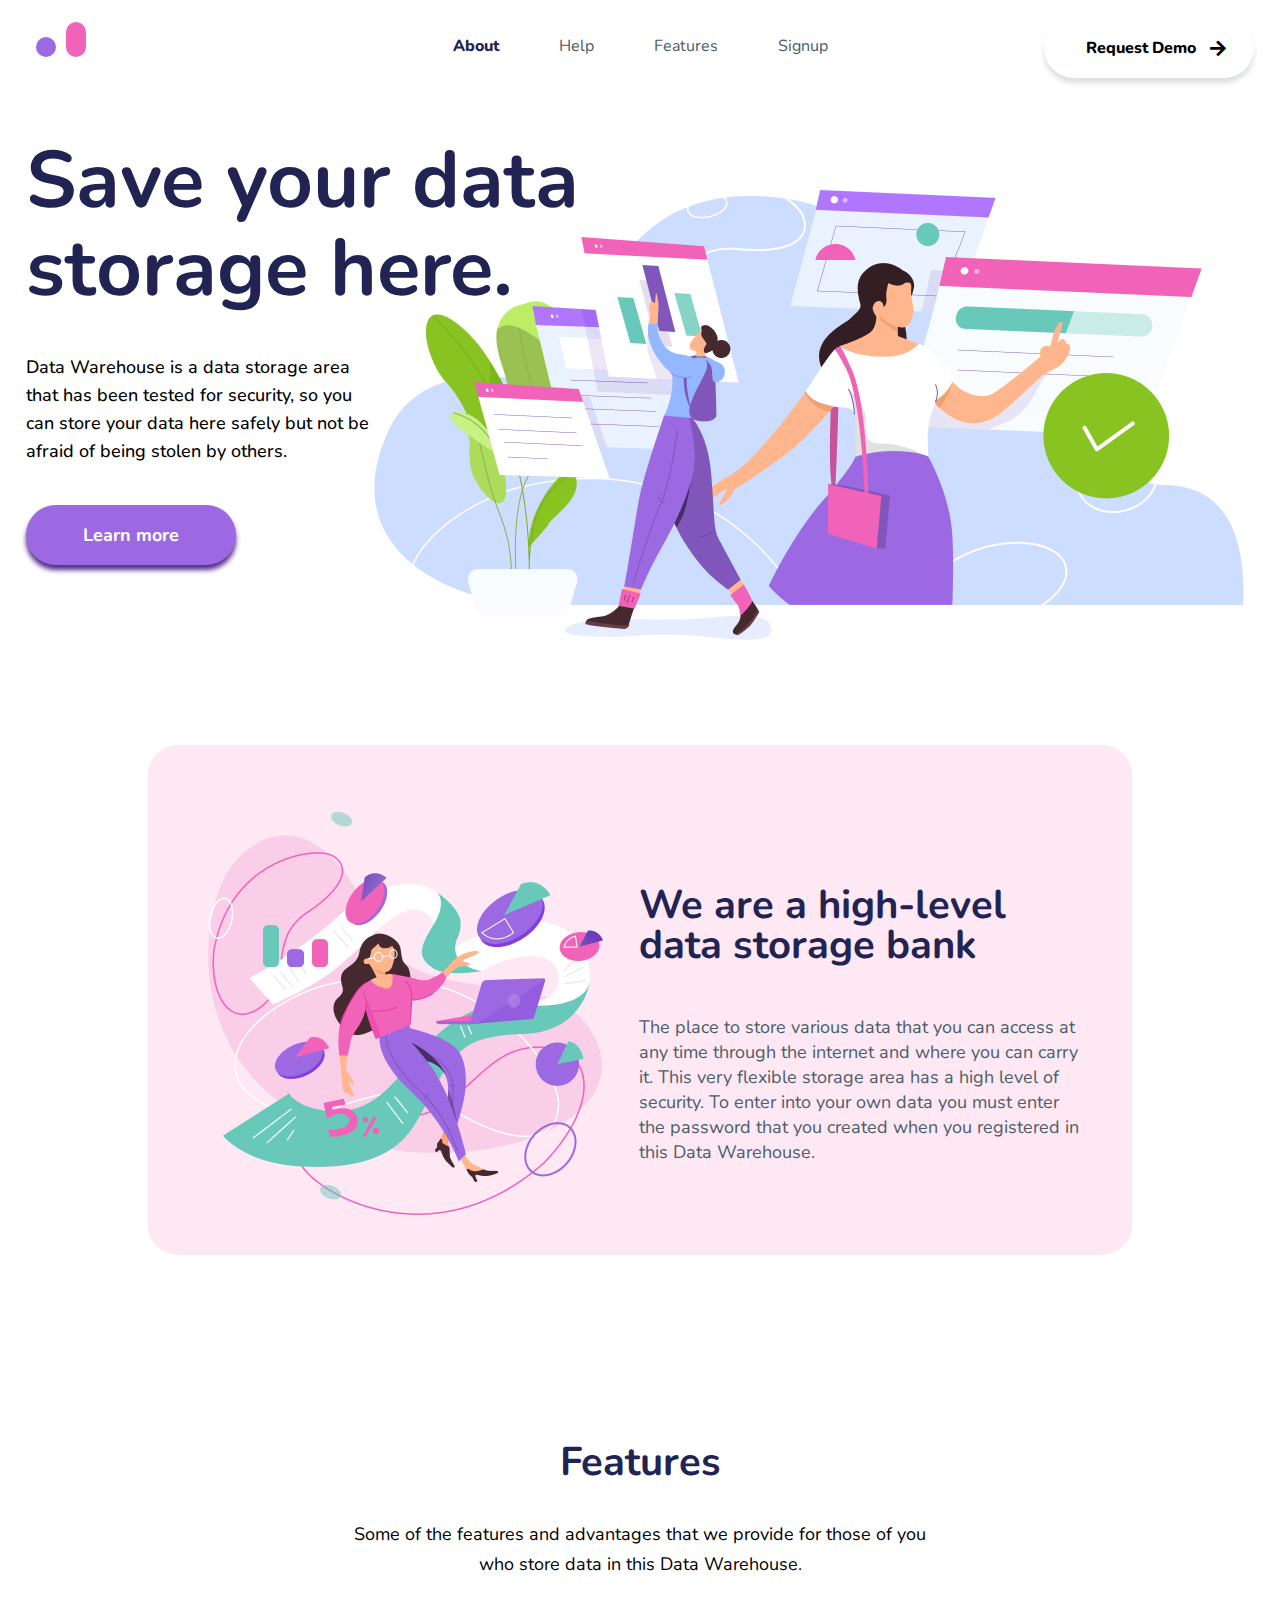
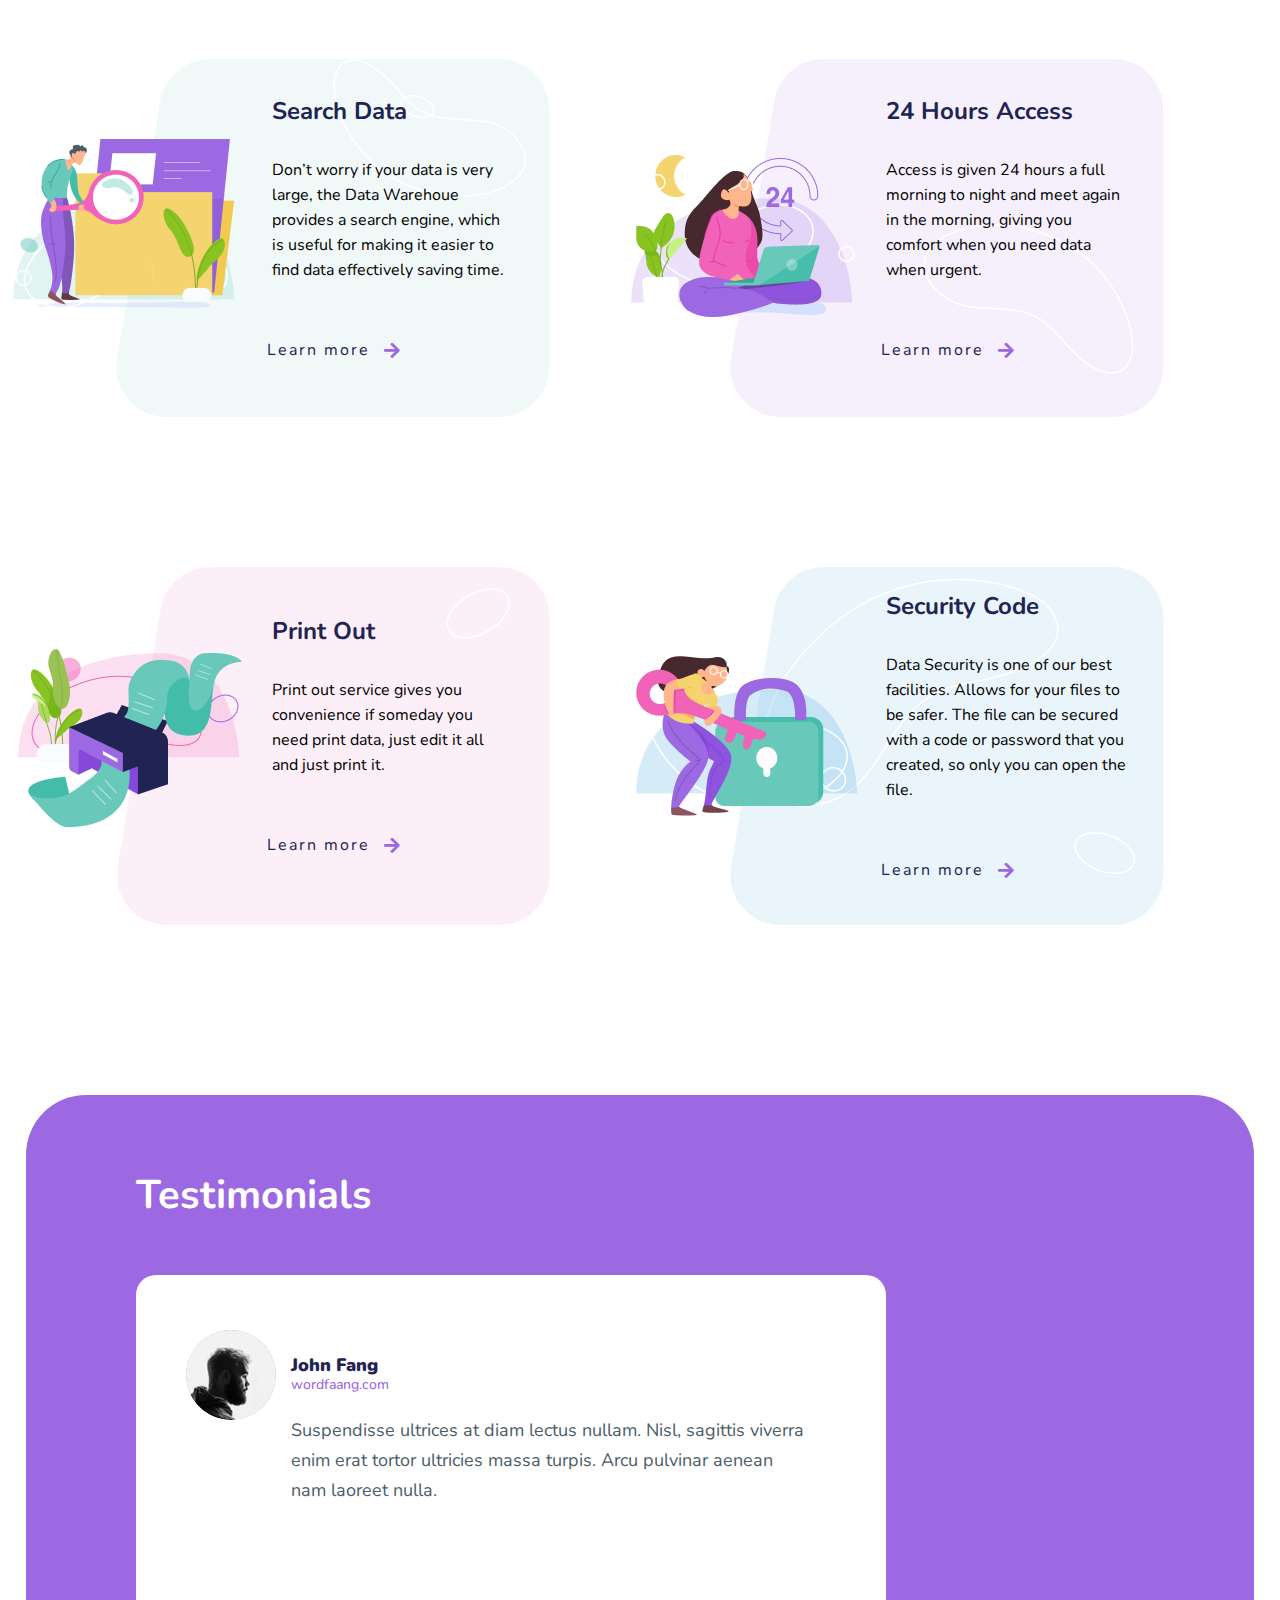
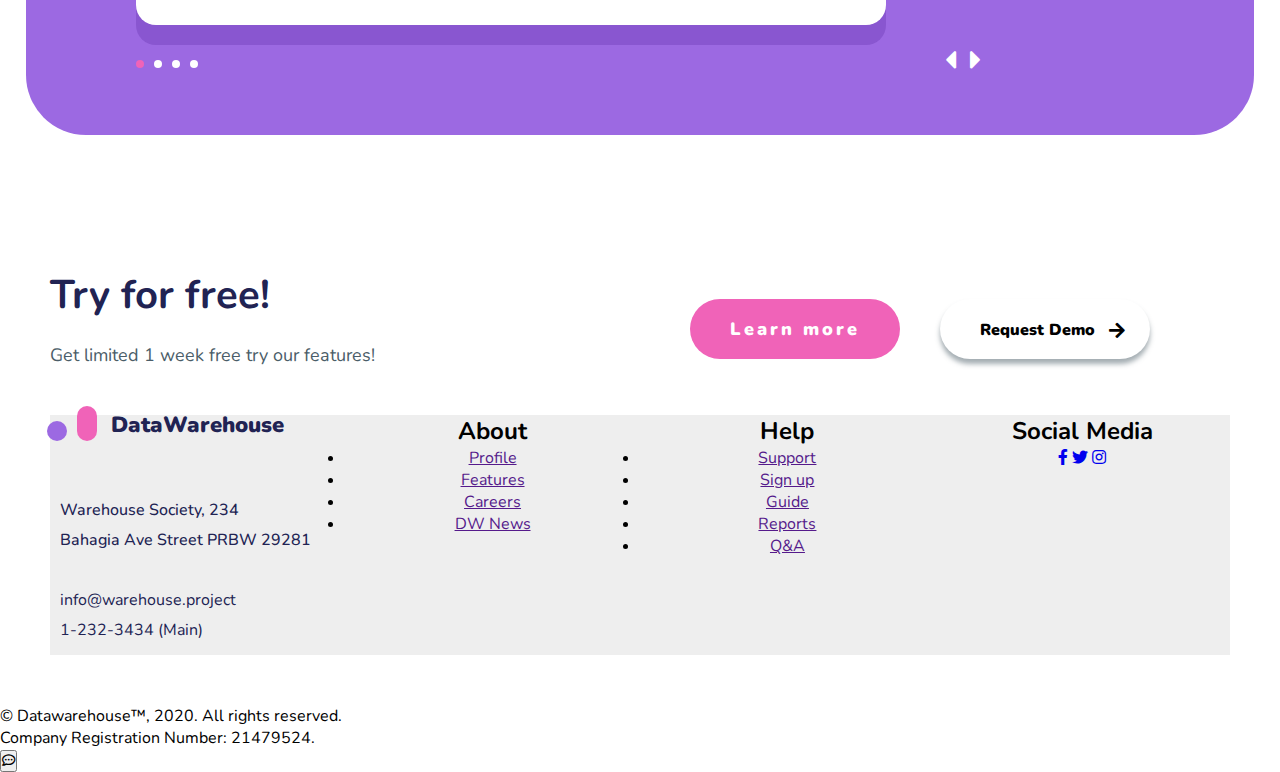
==== commit 868c65bc: "Add files via upload" ====
--- a/2021/01/index.html
+++ b/2021/01/index.html
@@ -27,8 +27,7 @@
         </nav><!--.desktop-->
 
         <nav class="mobile">
-            <div class="circle"></div>
-            <div class="rectangle"></div>
+            <i class="fas fa-ellipsis-v"></i>
             
             <ul>
                 <li><a href="" style="color: #212353;font-weight: 800;">About</a></li>
@@ -198,9 +197,9 @@
 
                 <div class="contacts2-container">
                     <h2>Social Media</h2>
-                    <i class="fab fa-facebook-f"></i>
-                    <i class="fab fa-twitter"></i>
-                    <i class="fab fa-instagram"></i>
+                    <a href="https://pt-br.facebook.com" class="social-media"><i class="fab fa-facebook-f"></i></a>
+                    <a href="https://twitter.com/login?lang=pt" class="social-media"><i class="fab fa-twitter"></i></a>
+                    <a href="https://www.instagram.com" class="social-media"><i class="fab fa-instagram"></i></a>  
                 </div><!--contacts2-container-->               
             </div><!--contacts2-->
         </div><!--contacts-->
@@ -208,7 +207,7 @@
 
     <footer>
         <p>© Datawarehouse™, 2020. All rights reserved.<br>Company Registration Number: 21479524.</p>
-        <i class="far fa-comment-dots"></i>
+        <button><i class="far fa-comment-dots"></i></button>
     </footer>
 </body>
 </html>--- a/2021/01/css/main.css
+++ b/2021/01/css/main.css
@@ -34,26 +34,8 @@
 
 }
 /*****/
-/** Estilos do nav **/
-nav.desktop{
-    display: flex;
-    width: 100%;
-    position: relative;
-}
-
-nav.mobile{
-    display: none;
-    width: 100%;
-}
-
-nav div.menu-image{
-    display: flex;
-    position: absolute;
-    left: 0;
-    top: -8px;
-}
-
-nav div.circle{
+/** Estilos do circle/rectangle **/
+div.circle{
     width: 20px;
     height: 20px;
     border-radius: 100%;
@@ -61,12 +43,31 @@
     margin: 45px 10px 0 10px;
 }
 
-nav div.rectangle{
+div.rectangle{
     width: 20px;
     height: 35px;
     border-radius: 10px;
     background: #F063B8;
     margin: 30px 150px 0 0;
+}
+/*****/
+/** Estilos do nav **/
+nav.desktop{
+    display: flex;
+    width: 100%;
+    position: relative;
+}
+
+nav.mobile{
+    display: none;
+    width: 100%;
+}
+
+nav div.menu-image{
+    display: flex;
+    position: absolute;
+    left: 0;
+    top: -8px;
 }
 
 nav ul{
@@ -436,4 +437,101 @@
     padding: 0 5px;
     cursor: pointer;
 }
+/*****/
+/** Estilos da .coments **/
+.contacts{
+    margin-top: 140px;
+    margin-left: 2%;
+    margin-right: 2%;
+}
+
+.contacts1{
+    position: relative;
+    margin-bottom: 50px;
+}
+
+.contacts1 h1{
+    font-size: 40px;
+    line-height: 40px;
+    color: #212353;
+}
+
+.contacts1 p{
+    font-size: 18px;
+    line-height: 20px;
+    color: #4B5D68;
+    margin-top: 30px;
+}
+
+.contacts1 button{
+    border: none;
+    position: absolute;
+    top: 24px;
+}
+
+.contacts1 button:nth-of-type(1){
+    left: 640px;
+    color: white;
+    font-weight: 900;
+    font-size: 18px;
+    line-height: 20px;
+    letter-spacing: 3px;
+    background-color: #F063B8;
+    transition: 0.2s;
+}
+
+.contacts1 button:nth-of-type(1):hover{
+    background-color: rgba(214, 19, 136, 0.8);
+}
+
+.contacts1 button:nth-of-type(2){
+    left: 890px;
+    font-weight: 900;
+    font-size: 16px;
+    line-height: 20px;
+    box-shadow: 0 5px 5px 0 rgba(75, 93, 104, 0.5);
+    transition: 0.2s;
+}
+
+.contacts1 button:nth-of-type(2):hover{
+    background-color: rgba(200, 200, 200, 0.3);
+}
+
+.contacts2{
+    position: relative;
+    margin: 50px 0;
+    display: grid;
+    grid-template-columns: 1fr 1fr 1fr 1fr;
+    background-color: rgba(200, 200, 200, 0.3);
+    text-align: center;
+}
+
+.contacts2 div.menu-image{
+    display: flex;
+    position: absolute;
+    left: -13px;
+    top: -39px;
+}
+
+.contacts2-container h1{
+    font-size: 22px;
+    font-weight: 900;
+    line-height: 20px;
+    color: #212353;
+    margin-bottom: 50px;
+}
+
+.contacts2-container p{
+    text-align: left;
+    padding: 10px;
+    font-size: 16px;
+    line-height: 30px;
+    font-weight: 400;
+    color: #212353;
+}
+
+.contacts2-container >  p.weight{
+    font-weight: 500;
+    margin-bottom: 10px;
+}
 /*****/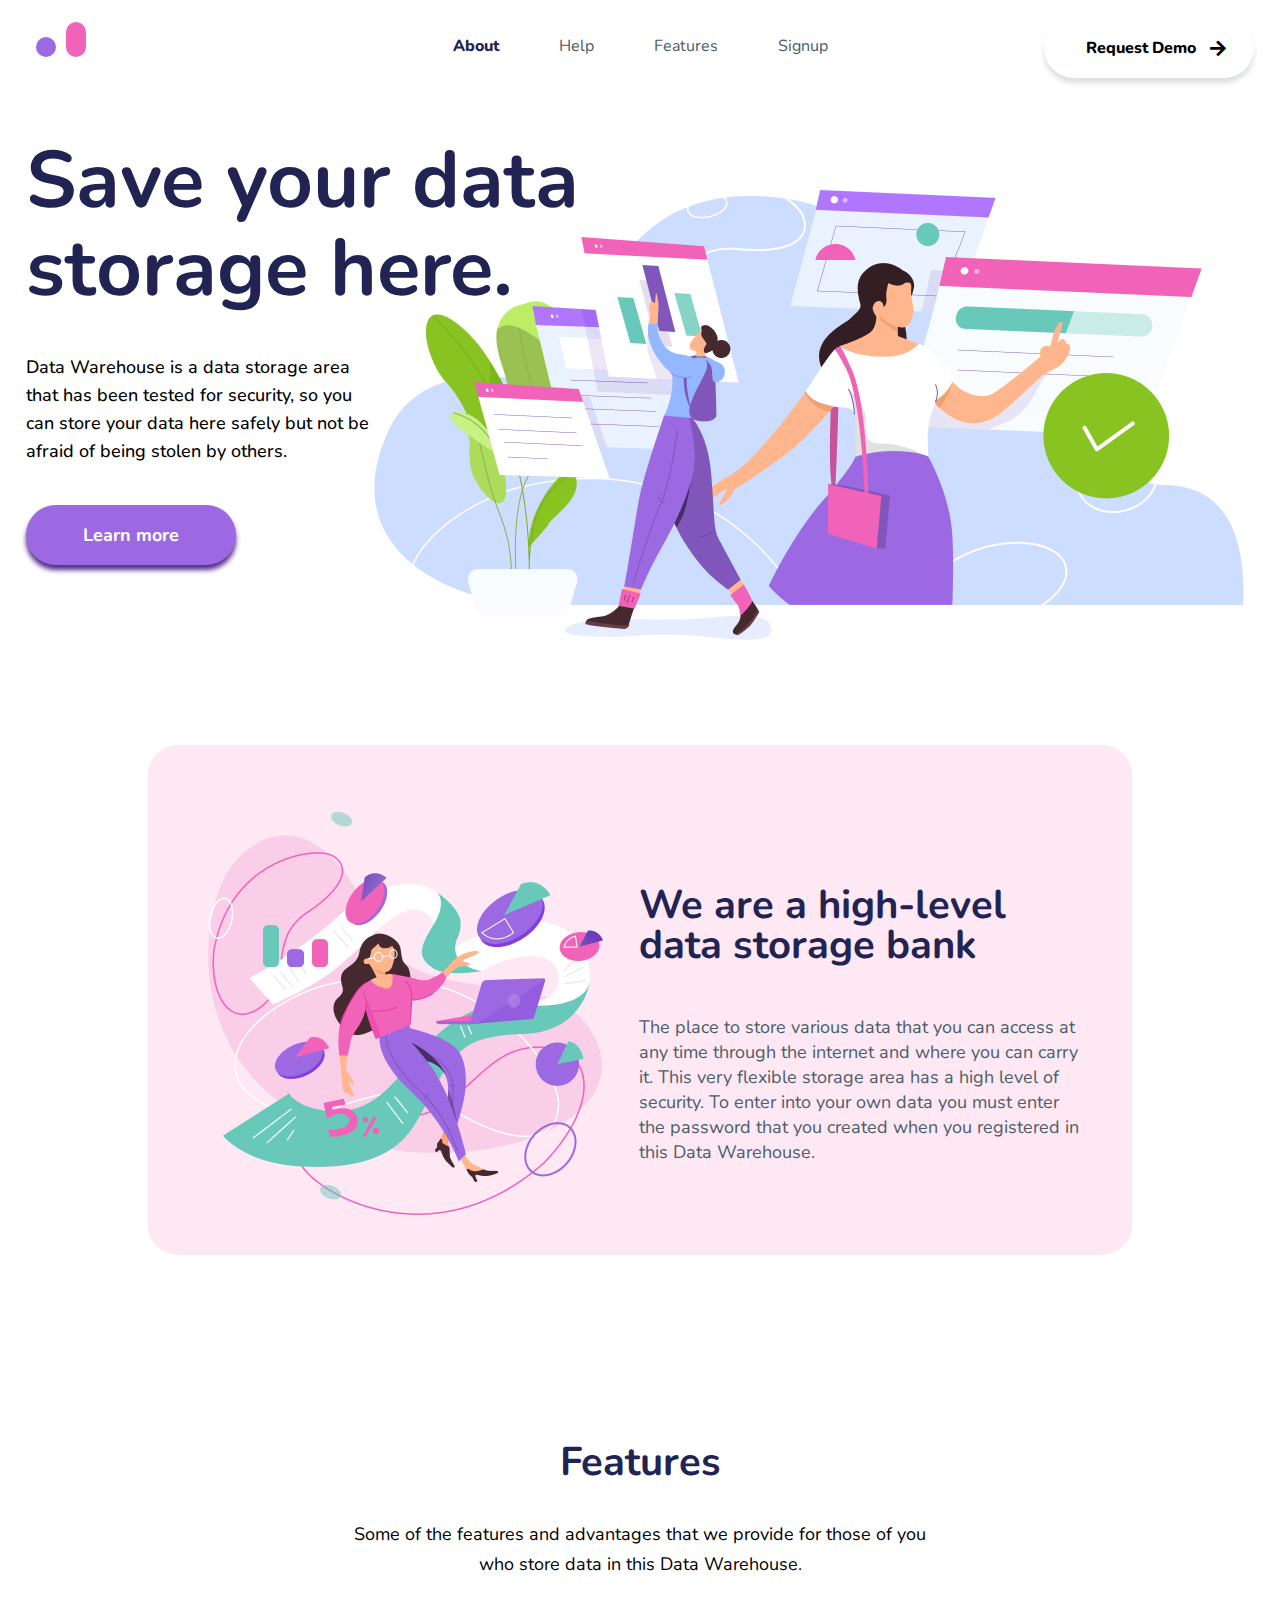
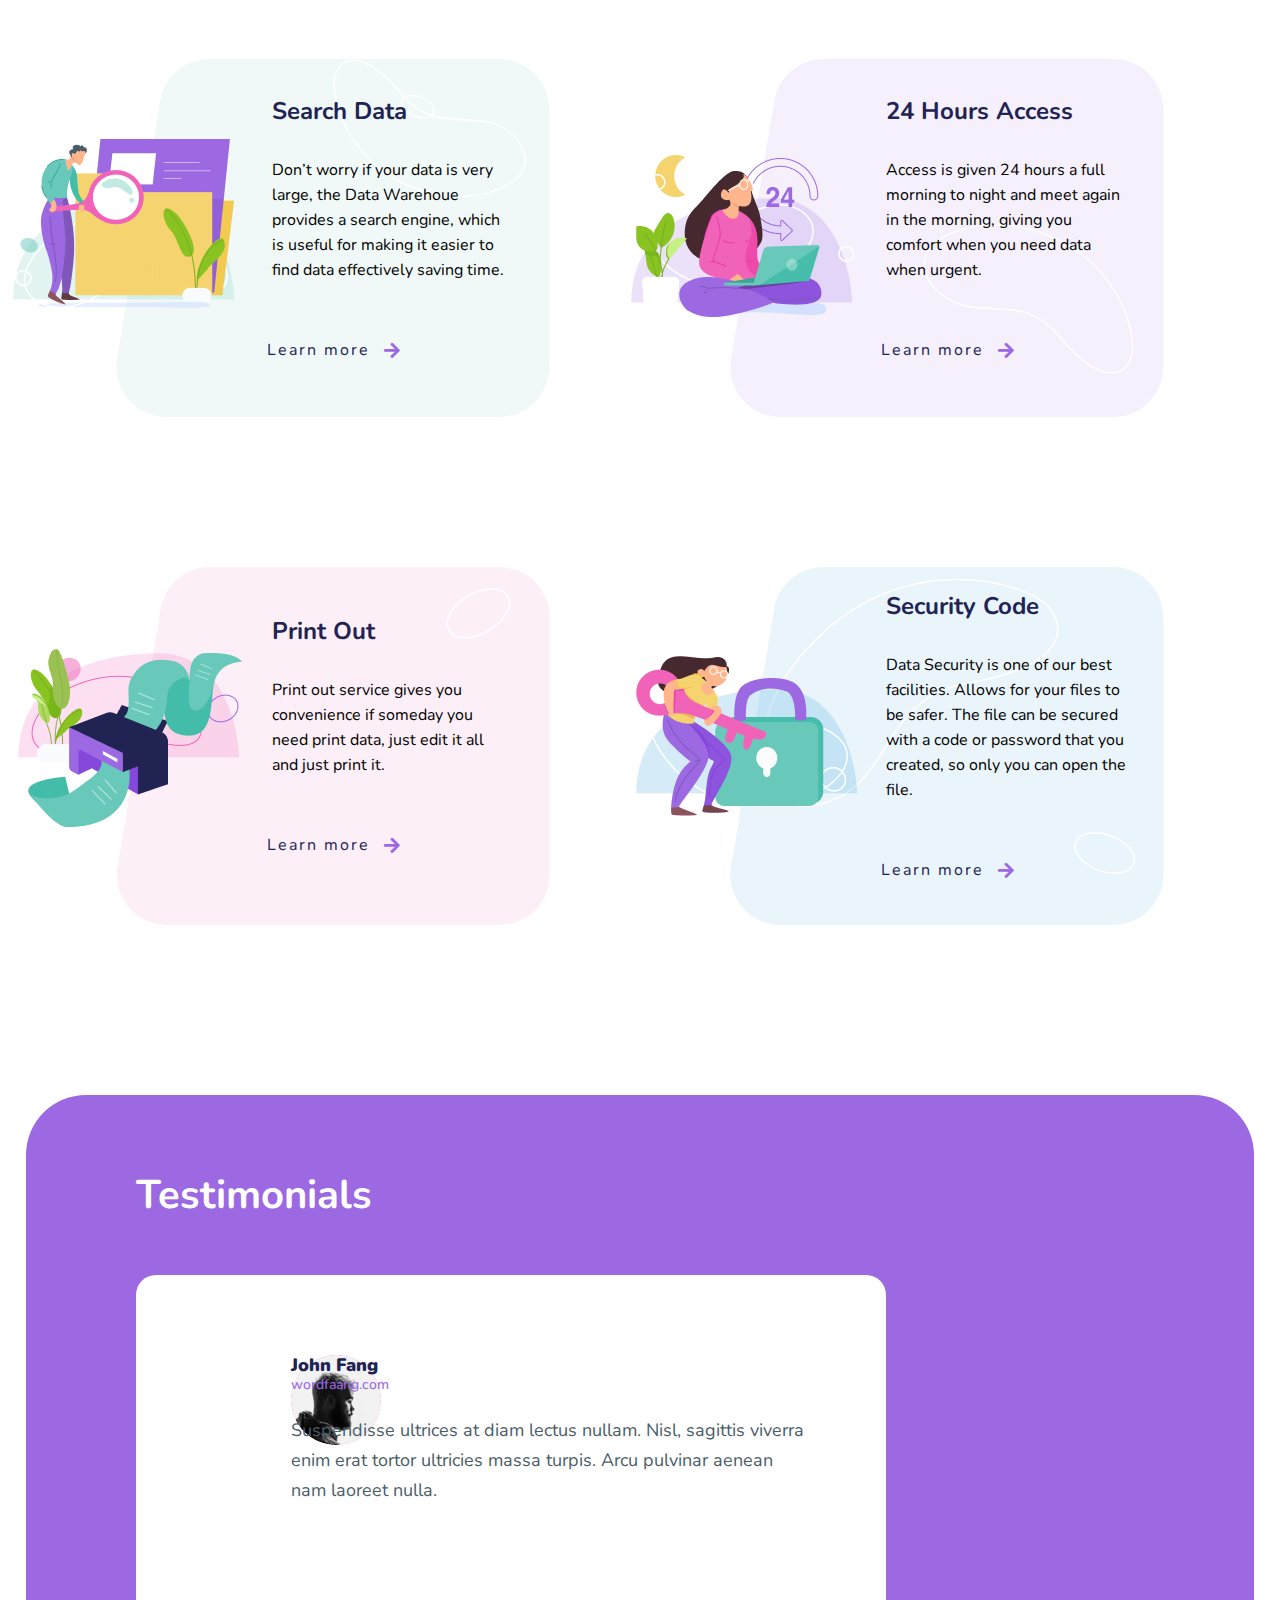
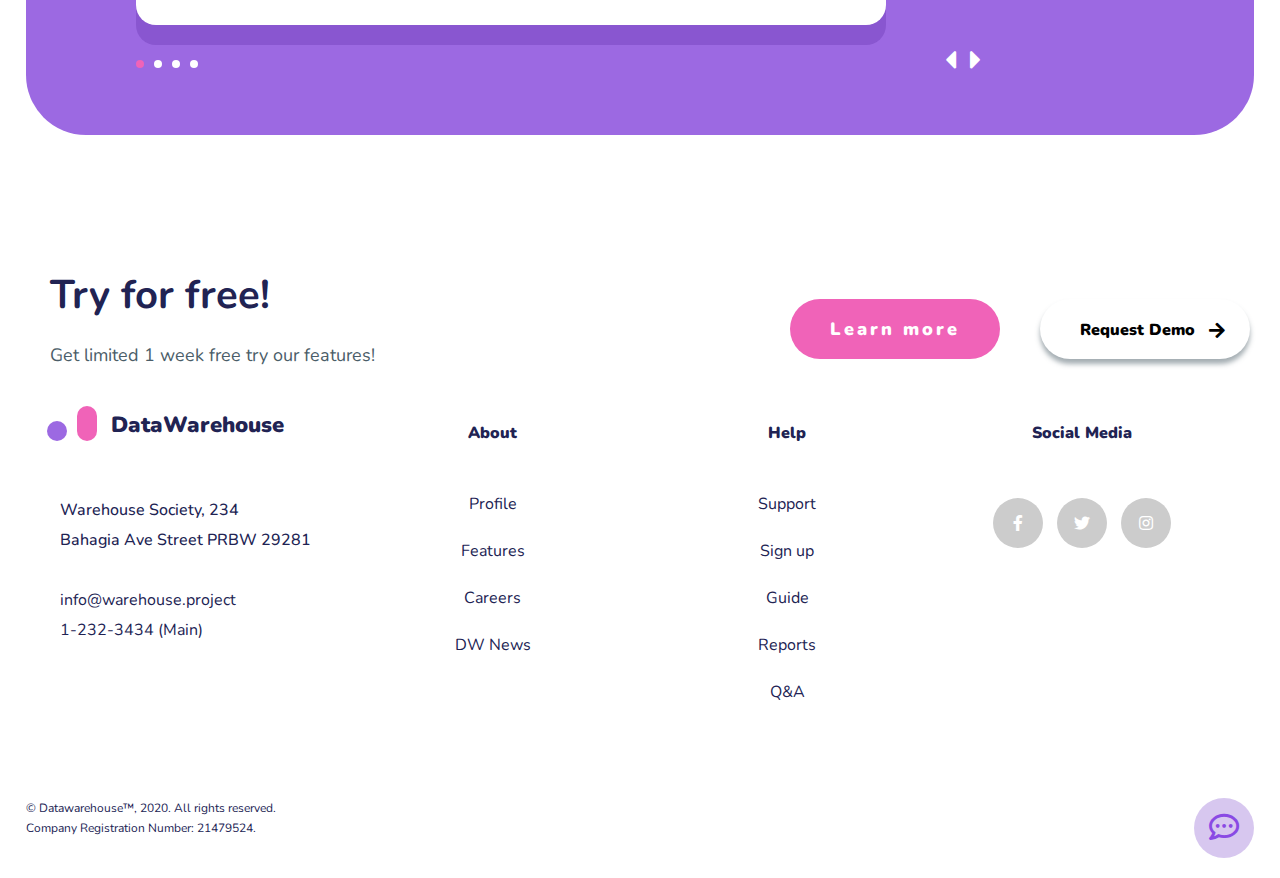
==== commit ddbaa684: "Add files via upload" ====
--- a/2021/01/index.html
+++ b/2021/01/index.html
@@ -27,7 +27,7 @@
         </nav><!--.desktop-->
 
         <nav class="mobile">
-            <i class="fas fa-ellipsis-v"></i>
+            <button class="menu"><i class="fas fa-ellipsis-v"></i></button>
             
             <ul>
                 <li><a href="" style="color: #212353;font-weight: 800;">About</a></li>
@@ -35,8 +35,6 @@
                 <li><a href="">Features</a></li>
                 <li><a href="">Signup</a></li>
             </ul>
-
-            <button class="btn1">Request Demo<i class="fa fa-arrow-right"></i></button>
         </nav><!--.mobile-->
     </div><!--.container-->
 
@@ -46,10 +44,9 @@
                 <h1>Save your data storage here.</h1>
                 <p>Data Warehouse is a data storage area that has been tested for security, so you can store your data here safely but not be afraid of being stolen by others.
                 </p>
+                <img src="./images/image1.svg">
                 <button class="btn1">Learn more</button>
-            </div><!--.text-about-->
-
-            <img src="./images/image1.svg" alt="">
+            </div><!--.text-about-->  
         </div><!--.about-container-->
     </div><!--.container-->
 
@@ -123,9 +120,9 @@
             <h1>Testimonials</h1>
             
             <div class="testimonials-box">
-                <div class="testimonials-content">
-                    <img src="./images/testimonials-image1.svg" alt="">
+                <div class="testimonials-content">         
                     <div class="testimonials-text">
+                        <img src="./images/testimonials-image1.svg" alt="">
                         <h2>John Fang</h2>
                         <a href="wordfaang.com">wordfaang.com</a>
                         <p>Suspendisse ultrices at diam lectus nullam. 
@@ -162,7 +159,7 @@
             </div><!--contacts1-->
 
             <div class="contacts2">
-                <div class="contacts2-container">
+                <div class="contacts2-container w1">
                     <div class="menu-image">
                         <div class="circle"></div>
                         <div class="rectangle"></div>
@@ -172,7 +169,7 @@
                         <p>info@warehouse.project<br/>1-232-3434 (Main)</p>
                 </div><!--contacts2-container-->
                    
-                <div class="contacts2-container">
+                <div class="contacts2-container w2">
                     <h2>About</h2>
 
                     <ul>
@@ -183,7 +180,7 @@
                     </ul>
                 </div><!--contacts2-container-->
 
-                <div class="contacts2-container">
+                <div class="contacts2-container w3">
                      <h2>Help</h2>
 
                      <ul>
@@ -195,8 +192,8 @@
                      </ul>
                 </div><!--contacts2-container-->
 
-                <div class="contacts2-container">
-                    <h2>Social Media</h2>
+                <div class="contacts2-container w2">
+                    <h2 class="">Social Media</h2>
                     <a href="https://pt-br.facebook.com" class="social-media"><i class="fab fa-facebook-f"></i></a>
                     <a href="https://twitter.com/login?lang=pt" class="social-media"><i class="fab fa-twitter"></i></a>
                     <a href="https://www.instagram.com" class="social-media"><i class="fab fa-instagram"></i></a>  
--- a/2021/01/css/main.css
+++ b/2021/01/css/main.css
@@ -470,7 +470,7 @@
 }
 
 .contacts1 button:nth-of-type(1){
-    left: 640px;
+    left: 740px;
     color: white;
     font-weight: 900;
     font-size: 18px;
@@ -485,7 +485,7 @@
 }
 
 .contacts1 button:nth-of-type(2){
-    left: 890px;
+    left: 990px;
     font-weight: 900;
     font-size: 16px;
     line-height: 20px;
@@ -502,7 +502,6 @@
     margin: 50px 0;
     display: grid;
     grid-template-columns: 1fr 1fr 1fr 1fr;
-    background-color: rgba(200, 200, 200, 0.3);
     text-align: center;
 }
 
@@ -534,4 +533,84 @@
     font-weight: 500;
     margin-bottom: 10px;
 }
+
+.contacts2-container h2{
+    font-size: 16px;
+    font-weight: 900;
+    line-height: 20px;
+    color: #212353;
+    margin-bottom: 50px;
+    padding-top: 8px;
+}
+
+.contacts2-container ul{
+    list-style-type: none;
+    list-style-position: inside;
+}
+
+.contacts2-container ul li{
+    padding-bottom: 25px;
+}
+
+.contacts2-container ul li a{
+    text-decoration: none;
+    font-weight: 400;
+    font-size: 16px;
+    color: #212353;
+}
+
+.contacts2-container a.social-media{
+    display: inline-block;
+    text-decoration: none;
+}
+
+.contacts2-container .fab{
+    display: flex;
+    justify-content: center;
+    align-items: center;
+    
+    width: 50px;
+    height: 50px;
+    border-radius: 50%;
+    color: white;
+    background-color: #ccc;
+    margin: 5px;
+    transition: 0.3s;
+}
+
+.contacts2-container .fab:hover{
+    background-color:rgb(63, 62, 62);
+}
+/*****/
+/** Estilos do footer **/
+footer{
+    display: flex;
+    justify-content: space-between;
+    width: 100%;
+    padding: 20px 2%;
+}
+
+footer p{
+    font-size: 12px;
+    font-weight: 400;
+    line-height: 20px;
+    color: #212353;
+}
+
+footer button{
+    width: 60px;
+    height: 60px;
+    border-radius: 50%;
+    border: none;
+    background-color: rgba(176, 143, 223, 0.5);
+    cursor: pointer;
+    color: rgb(138, 74, 228);
+    font-size: 30px;
+    transition: 0.3s;
+}
+
+footer button:hover{
+    background-color: rgb(141, 79, 228);
+    color: rgb(239, 234, 245);
+}
 /*****/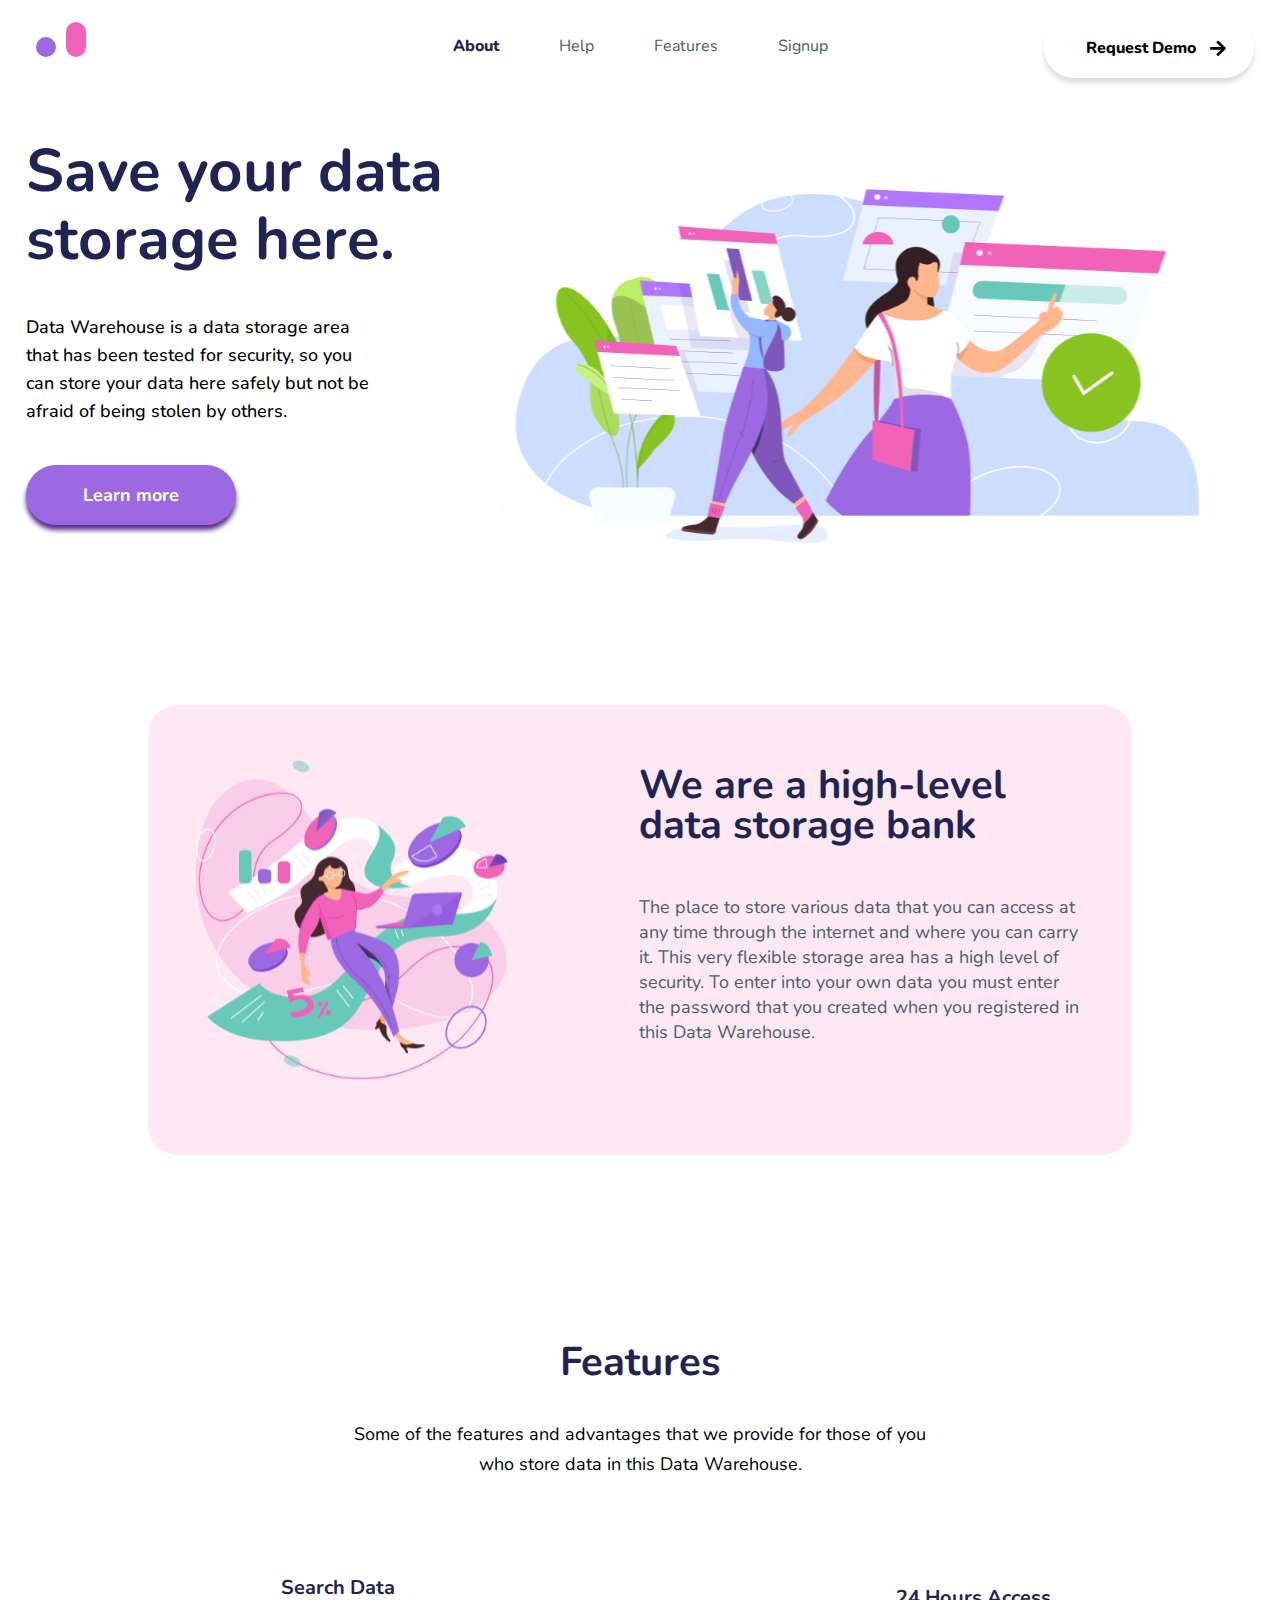
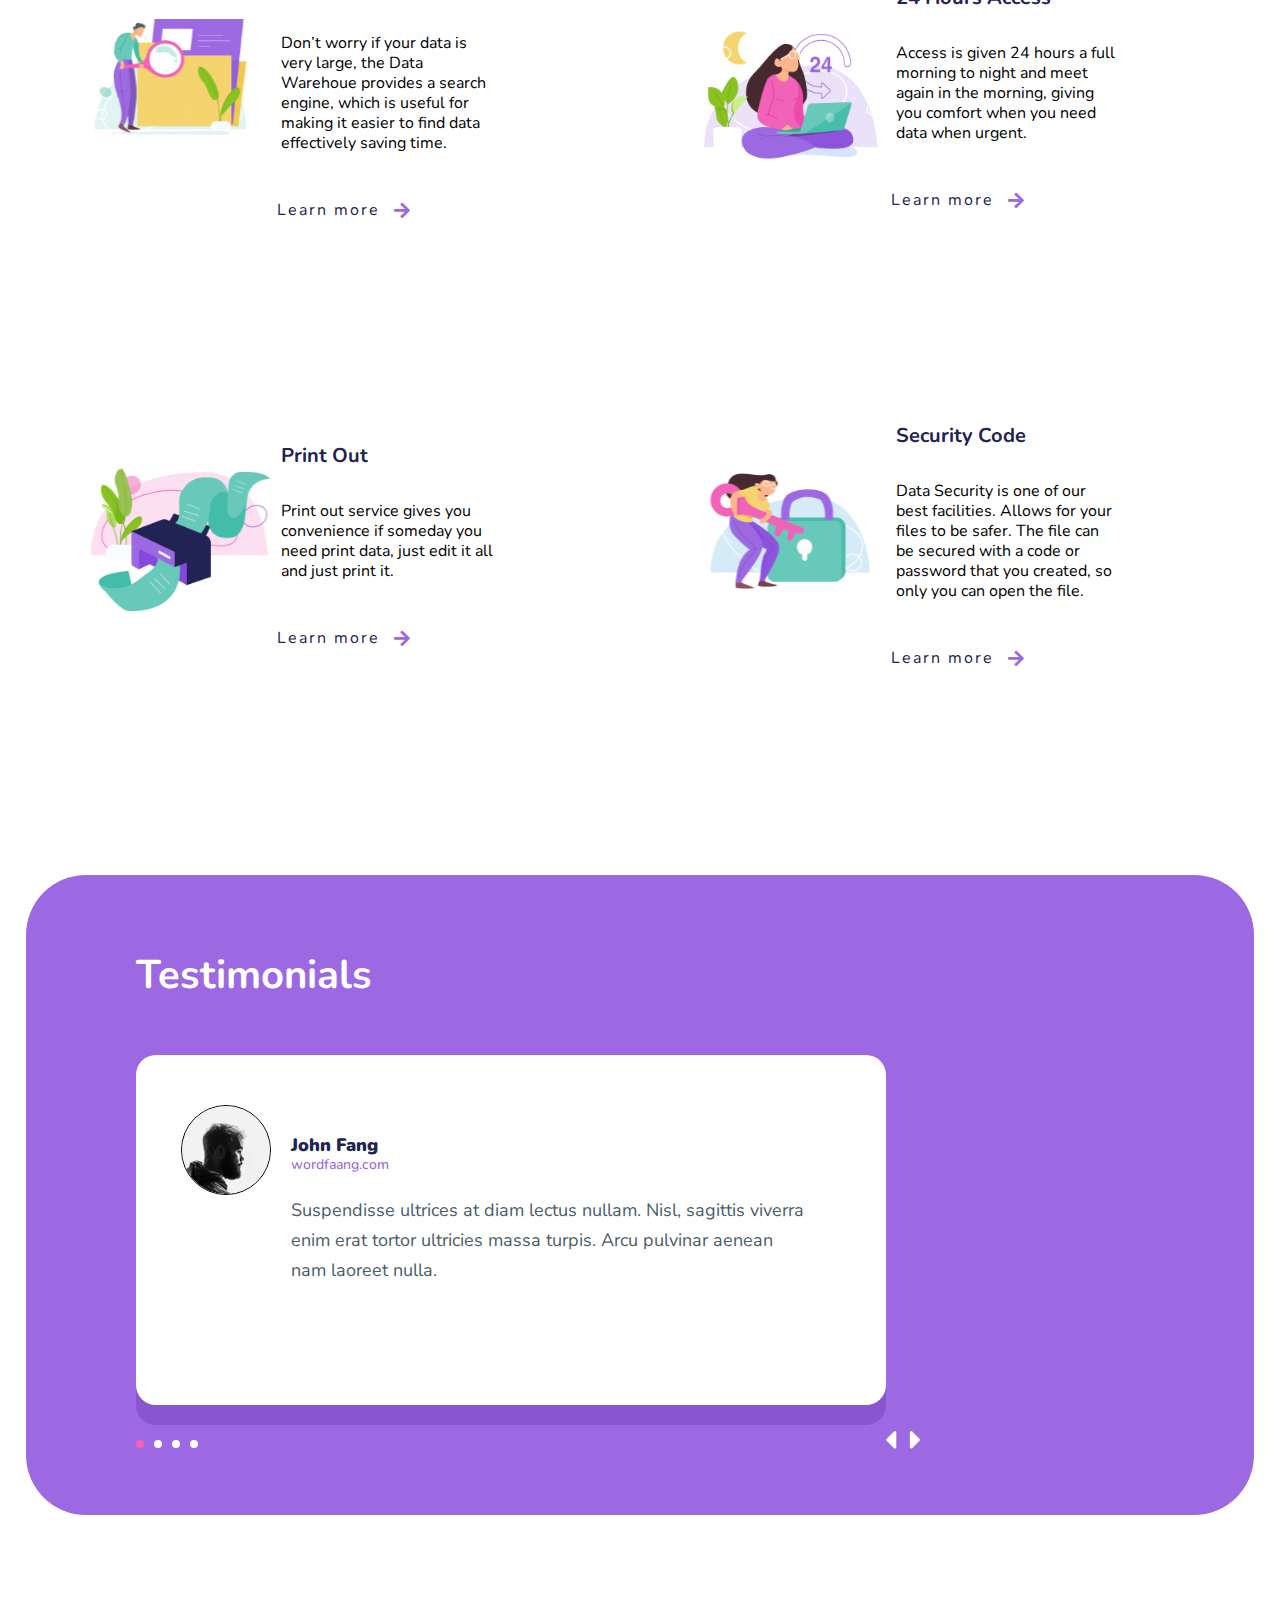
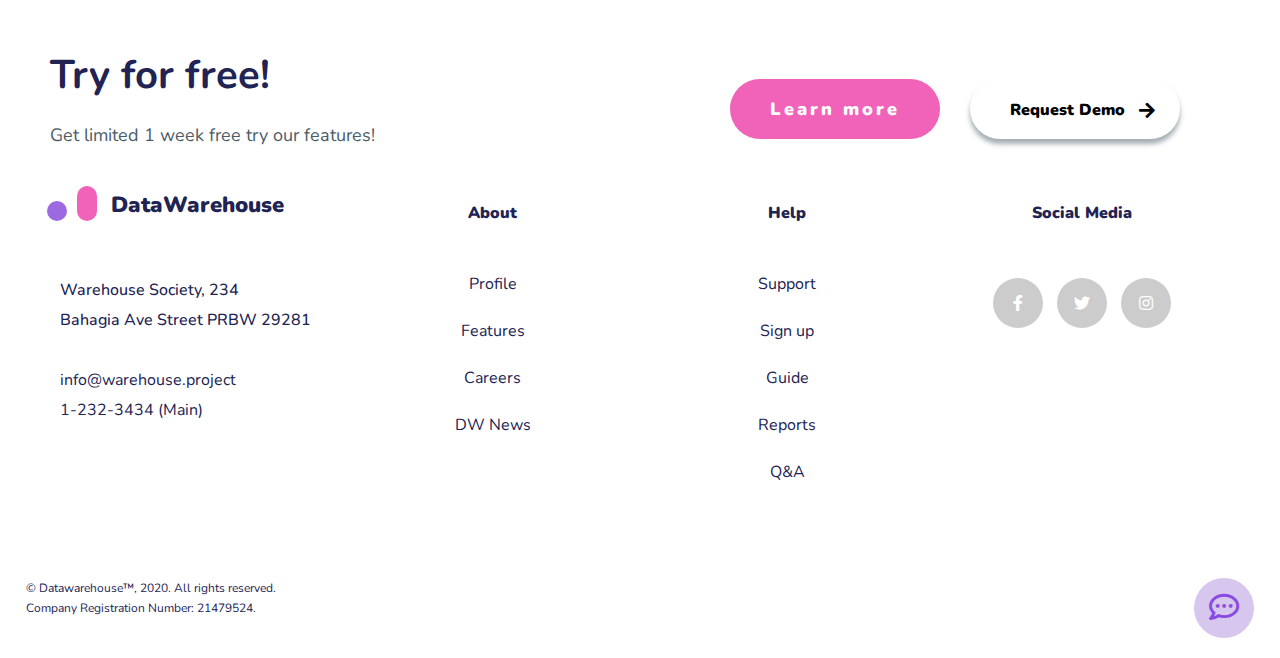
==== commit c26131d5: "Add files via upload" ====
--- a/2021/01/index.html
+++ b/2021/01/index.html
@@ -27,14 +27,16 @@
         </nav><!--.desktop-->
 
         <nav class="mobile">
-            <button class="menu"><i class="fas fa-ellipsis-v"></i></button>
+            <button class="menu"><i class="fas fa-bars"></i></button>
             
-            <ul>
-                <li><a href="" style="color: #212353;font-weight: 800;">About</a></li>
-                <li><a href="">Help</a></li>
-                <li><a href="">Features</a></li>
-                <li><a href="">Signup</a></li>
-            </ul>
+            <div class="block">
+                <ul>
+                    <li><a href="" style="color: #212353;font-weight: 800;">About</a></li>
+                    <li><a href="">Help</a></li>
+                    <li><a href="">Features</a></li>
+                    <li><a href="">Signup</a></li>
+                </ul>
+            </div>
         </nav><!--.mobile-->
     </div><!--.container-->
 
@@ -68,7 +70,7 @@
         </div><!--.features-title-->
         
         <div class="features-box">
-            <div class="features-content" style="background-image: url(./images/quadrado1.svg);">
+            <div class="features-content background1">
                 <img src="./images/image4.svg" alt="">
                 <div class="features-text">
                     <h2>Search Data</h2>
@@ -79,7 +81,7 @@
                 </div><!--.features-text-->
             </div><!--.features-content-->
 
-            <div class="features-content" style="background-image: url(./images/quadrado2.svg);">
+            <div class="features-content background2">
                 <img src="./images/image5.svg" alt="">
                 <div class="features-text">
                     <h2>24 Hours Access</h2>
@@ -91,7 +93,7 @@
                 </div><!--.features-text-->
             </div><!--.features-content-->
 
-            <div class="features-content" style="background-image: url(./images/quadrado3.svg);">
+            <div class="features-content background3">
                 <img src="./images/image6.svg" alt="">
                 <div class="features-text">
                     <h2>Print Out</h2>
@@ -102,7 +104,7 @@
                 </div><!--.features-text-->
             </div><!--.features-content-->
 
-            <div class="features-content" style="background-image: url(./images/quadrado4.svg);">
+            <div class="features-content background4">
                 <img src="./images/image7.svg" alt="">
                 <div class="features-text">
                     <h2>Security Code</h2>
@@ -194,9 +196,9 @@
 
                 <div class="contacts2-container w2">
                     <h2 class="">Social Media</h2>
-                    <a href="https://pt-br.facebook.com" class="social-media"><i class="fab fa-facebook-f"></i></a>
-                    <a href="https://twitter.com/login?lang=pt" class="social-media"><i class="fab fa-twitter"></i></a>
-                    <a href="https://www.instagram.com" class="social-media"><i class="fab fa-instagram"></i></a>  
+                    <a target="_blank" href="https://pt-br.facebook.com" class="social-media"><i class="fab fa-facebook-f"></i></a>
+                    <a target="_blank" href="https://twitter.com/login?lang=pt" class="social-media"><i class="fab fa-twitter"></i></a>
+                    <a target="_blank" href="https://www.instagram.com" class="social-media"><i class="fab fa-instagram"></i></a>  
                 </div><!--contacts2-container-->               
             </div><!--contacts2-->
         </div><!--contacts-->
--- a/2021/01/css/main.css
+++ b/2021/01/css/main.css
@@ -152,6 +152,8 @@
     position: absolute;
     right: 10px;
     top: 50px;
+    width: 885px;
+    height: 468px;
 }
 /*****/
 /** Estilos da div.box-more **/
@@ -215,7 +217,7 @@
     grid-template-columns: 1fr 1fr;
     grid-template-rows: 1fr 1fr;
 }
-
+/* Consertar o background-image */
 .features-content{
     margin-top: 30px;
     margin-bottom: 120px;
@@ -224,7 +226,8 @@
     height: 358px;
     background-size: 100% 100%;
 }
-
+/* Colocar sub-class em cada div */ 
+/*****/
 .features-content img{
     z-index: 2;
     position: absolute;
@@ -354,11 +357,12 @@
 
 .testimonials-content img{
     position: absolute;
-    top: 0;
-    left: 0;
+    top: -30px;
+    left: -110px;
     width: 90px;
     height: 90px;
     border-radius: 45px;
+    border: 1px solid black;
 }
 
 .testimonials-text{
@@ -584,6 +588,8 @@
 /*****/
 /** Estilos do footer **/
 footer{
+    max-width: 1280px;
+    margin: 0 auto;
     display: flex;
     justify-content: space-between;
     width: 100%;
@@ -613,4 +619,606 @@
     background-color: rgb(141, 79, 228);
     color: rgb(239, 234, 245);
 }
+/*****/
+
+/** Estilos de media 1280px **/
+@media screen and (max-width: 1280px){    
+    .text-about h1{
+        line-height: 68px;
+        font-size: 60px;
+    }
+
+    .about-container img{
+        width: 785px;
+        height: 368px;
+    }
+
+    .box-more{
+        height: 450px;
+    }
+
+    .box-more img{
+        width: 377px;
+        height: 404px;
+    }
+ 
+    .box-more-text{
+        top: 60px;
+    }
+
+    .features-content{
+        width: 382px;
+        height: 298px;
+    }
+
+    .features-content img{
+        top: 60px;
+        right: 250px;
+        width: 201px;
+        height: 145px;
+    }
+
+    .features-text{
+        max-width: 230px;
+        top: 50%;
+        left: 20px;
+        transform: translate(50%,-50%);
+    }
+
+    .features-text h2{
+        font-size: 20px;
+        line-height: 20px;
+    }
+
+    .features-text p{
+        line-height: 20px;
+        padding: 0 2% 25px 2%;
+    }
+
+    img.vetor1{
+        top: -45px;
+        left: 26px;
+    }
+    
+    img.vetor2{
+        top: -4px;
+        left: 30px;
+        height: 40px;
+    }
+    
+    img.vetor3{
+        top: 110px;
+        left: 35px;
+        height: 128px;
+    }
+    
+    img.vetor4{
+        top: -36px;
+        left: 75px;
+        height: 55px;
+    }
+    
+    img.vetor5{
+        top: 20px;
+        left: -94px;
+    }
+    
+    img.vetor6{
+        top: 200px;
+        left: 90px;
+        height: 45px;
+    }
+
+    .testimonials-scroll-arrow{
+        position: absolute;
+        top: -15px;
+        right: 60px;  
+    }
+    
+    .contacts1 button:nth-of-type(1){
+        left: 680px;
+    }
+    
+    .contacts1 button:nth-of-type(2){
+        left: 920px;
+    }
+}
+/*****/
+/** Estilos de media 1180px **/
+@media screen and (max-width: 1180px){
+    .box-more{
+        margin: 50px 0;
+        width: 100%;
+        height: 700px;
+    }
+    
+    .box-more-text{
+        width: 90%;
+        position: initial;
+        margin: 0 auto;
+        text-align: center;
+    }
+    
+    .box-more img{
+        display: block;
+        margin: 0 auto;
+    }
+    
+    .contacts1 button:nth-of-type(1){
+        left: 600px;
+    }
+    
+    .contacts1 button:nth-of-type(2){
+        left: 840px;
+    }
+    
+    .contacts2 div.menu-image{
+        display: none;
+    }
+
+    .contacts2-container h1{
+        text-align: start;
+    }
+
+    .about-container img{
+        width: 685px;
+        height: 268px;
+    }
+
+    .contacts1 button:nth-of-type(1){
+        left: 580px;
+    }
+    
+    .contacts1 button:nth-of-type(2){
+        left: 800px;
+    }
+}
+/*****/
+/** Estilos de media 980px **/
+@media screen and (max-width: 980px){
+    div.circle{
+        display: none;
+    }
+    
+    div.rectangle{
+        display: none;
+    }
+
+    nav.desktop{
+        display: block;
+        width: 100%;
+        position: relative;
+    }
+    
+    nav ul{
+        margin: 0 auto;
+    }
+
+    nav ul li{
+        padding: 0 15px;
+        float: left;
+    }
+    
+    .text-about{
+        width: 100%;
+        text-align: center;
+    }
+    
+    .text-about p{
+        margin: 40px auto;
+    }
+    
+    .about-container img{
+        position: initial;
+        width: 485px;
+        height: 268px;
+    }
+
+    .text-about button{
+        display: block;
+        margin: 20px auto;
+    }
+
+    .box-more{
+        margin: 50px 0;
+        width: 100%;
+        height: 700px;
+    }
+    
+    .box-more-text{
+        width: 90%;
+        position: initial;
+        margin: 0 auto;
+        text-align: center;
+    }
+    
+    .box-more img{
+        display: block;
+        margin: 0 auto;
+    }
+    
+    .features-box{
+        grid-template-columns: 1fr;
+        grid-template-rows: 1fr ;
+    }
+    
+    .features-content{  
+        margin: 30px 0;
+    }
+    
+    .testimonials{
+        height: 540px;
+    }
+    
+    .testimonials h1{
+        position: initial;
+        text-align: center;
+        padding-top: 20px;
+    }
+    
+    .testimonials-box{
+        display: block;
+        width: 80%;
+        position: initial;
+        margin: 40px auto;
+    }
+    
+    .testimonials-content{
+        position: initial;
+    }
+    
+    .testimonials-text{
+        position: initial;
+        width: 100%;
+        height: 100%;
+        transform: none;
+        display: inline-block;
+        text-align: center;
+    }
+
+    .testimonials-content img{
+        position: initial;
+        display: block;
+        margin: 10px auto;
+    }
+    
+    .testimonials-text h2{
+        position: initial;
+        display: inline;
+        font-size: 30px;
+    }
+    
+    .testimonials-text a{
+        position: initial;
+        display: inline;
+        font-size: 15px;
+    }
+    
+    .testimonials-text p{
+        line-height: 40px;
+        font-size: 25px;
+        padding: 40px 2%;
+        position: initial;
+        display: block;
+    }
+    
+    .testimonials-scroll{
+        position: initial;
+        display: flex;
+        max-width: 500px;
+        margin: 0 auto;
+        justify-content: space-between;
+    }
+    
+    .testimonials-scroll-arrow{
+        position: initial; 
+    }
+
+    .contacts{
+        margin: 40px auto;
+        text-align: center;
+    }
+    
+    .contacts1 button{
+        border: none;
+        position: initial;
+        margin: 30px 20px;
+    }
+  
+    .contacts2{
+        position: initial;
+        margin: 50px 0;
+        display: block;
+        text-align: center;
+    }
+
+    .w1{
+        width: 48%;
+        display: inline-block;
+    }
+
+    .w2{
+        width: 48%;
+        display: inline-block;
+    }
+
+    .w3{
+        width: 98%;
+        margin: 20px 0;
+    }
+
+    .w3 > ul {
+        display: flex;
+    }
+
+    .w3 > ul li {
+        display: block;
+        margin: 0 auto;
+    }
+    
+    .contacts2-container h1{
+        text-align:center;
+    }
+    
+    .contacts2-container p{
+        text-align: center;
+    }
+    
+    .contacts2-container ul li{
+        padding-bottom: 15px;
+    }
+    
+    .contacts2-container .fab{
+        width: 75px;
+        height: 75px;
+        font-size: 30px;
+    }
+}
+/*****/
+/** Estilos de media 720px **/
+@media screen and (max-width: 720px){
+    nav.desktop{
+        display: none;
+    }
+    
+    nav.mobile{
+        display: block;
+        width: 100%;
+    }  
+    
+    nav button{
+        display: block;
+        cursor: pointer;
+        border: none;
+        margin-top: 18px;
+        position: absolute;
+        right: 0;
+        box-shadow: 0 5px 5px 0 rgba(75, 93, 104, 0.2) ;
+    
+        font-weight: 800;
+        font-size: 16px;
+        transition: 0.2s;
+    }
+
+    nav ul{
+        display: block;
+        text-align: center;
+        width: 100%;
+    }
+    
+    nav ul li{
+        border-bottom: 1px solid #212353;
+        padding: 20px 2%;
+        float: none;
+    }
+    
+    nav ul li a{
+        font-size: 20px;
+    }
+
+    /** Terminar o menu **/
+
+    .about-container{
+        margin: 80px 0;
+        position: relative;
+    }
+    
+    .text-about{
+        width: 95%;
+    }
+    
+    .text-about p{
+        max-width: none;
+        width: 95%;
+    }
+    
+    .text-about button{
+        display: block;
+        border: none;
+        position: none;
+        min-width: 200px;
+        width: 95%;
+    }
+    
+    .about-container img{
+        position: none;
+        display: block;
+        margin: 0 auto;
+        width: 98%;
+        height: 268px;
+    }
+
+    .box-more{
+        width: 95%;
+        position: none;
+        display: block;
+        height: 100%;
+        margin: 0 auto;
+    }
+    
+    .box-more-text{
+        width: 80%;
+        position: none;
+    }
+    
+    .box-more-text p{
+        margin-bottom: 30px;
+    }
+    
+    .features-title{
+        margin: 0 auto;
+        width: 95%;
+        max-width: none;
+        display: inline-block;
+    }
+    
+    .features-title p{
+        width: 95%;
+    }
+    
+    .features-box{
+        margin: 30px 0;
+        text-align: center;
+        display: block;
+    }
+    /** Tirar o background-image **/
+    .features-content{
+        position: initial;
+        margin-bottom: 80px;
+        width: 98%;
+        height: 358px;
+    }
+    /******/
+    .features-content img{
+        position: initial;
+        display: block;
+        margin: 0 auto;
+    }
+    
+    .features-text{
+        max-width: none;
+        position: initial;
+        transform: none;
+        margin: 30px 0;
+    }
+    
+    .features-text p{
+        font-size: 14px;
+        line-height: 22px;
+    }
+    
+    .features-text button{
+        display: inline-block;
+        
+        margin-top: 30px;
+    }
+
+    img.vetor1{
+        position: none;
+        display: none;
+    }
+    
+    img.vetor2{
+        position: none;
+        display: none;
+    }
+    
+    img.vetor3{
+        position: none;
+        display: none;
+    }
+    
+    img.vetor4{
+        position: none;
+        display: none;
+    }
+    
+    img.vetor5{
+        position: none;
+        display: none;
+    }
+    
+    img.vetor6{
+        position: none;
+        display: none;
+    }
+
+    .testimonials{
+        position: initial;
+        display: inline-block;
+        width: 100%;
+        height: 100%;
+        text-align: center;
+        margin-top: 70px;
+    }
+    
+    .testimonials h1{
+        position: initial;
+    }
+    
+    .testimonials-box{
+        display: inline-block;
+        width: 98%;
+        height: 100%;
+        position: initial;
+    }
+    
+    .testimonials-content{
+        position: initial;
+        display: inline;
+        width: 100%;
+        height: 100%;
+        max-width: none;
+        min-width: none;
+    }
+    
+    .testimonials-content img{
+        position: initial;
+        display: block;
+        margin: 10px auto;
+    }
+    
+    .testimonials-text{
+        position: initial;
+        transform: none;
+        display: block;
+    }
+    
+    .testimonials-text h2{
+        position: initial;
+        display: inline-block;
+        margin: 20px 10px;
+    }
+    
+    .testimonials-text p{
+        position: initial;
+        line-height: 35px;
+    }
+    
+    .testimonials-scroll{
+        position: none;
+        display: block;
+        width: 98%;
+        
+    }
+    
+    .testimonials-scroll-dots ul{
+        display: inline-flex;
+        padding-left: 12px;
+    }
+    
+    .testimonials-scroll-arrow{
+        position: none;
+        display: inline-block;
+        margin: 20px auto; 
+    }
+
+    .contacts1 button{
+        display: block;
+        border: none;
+        position: none;
+        min-width: 200px;
+        width: 95%;
+    }
+}
 /*****/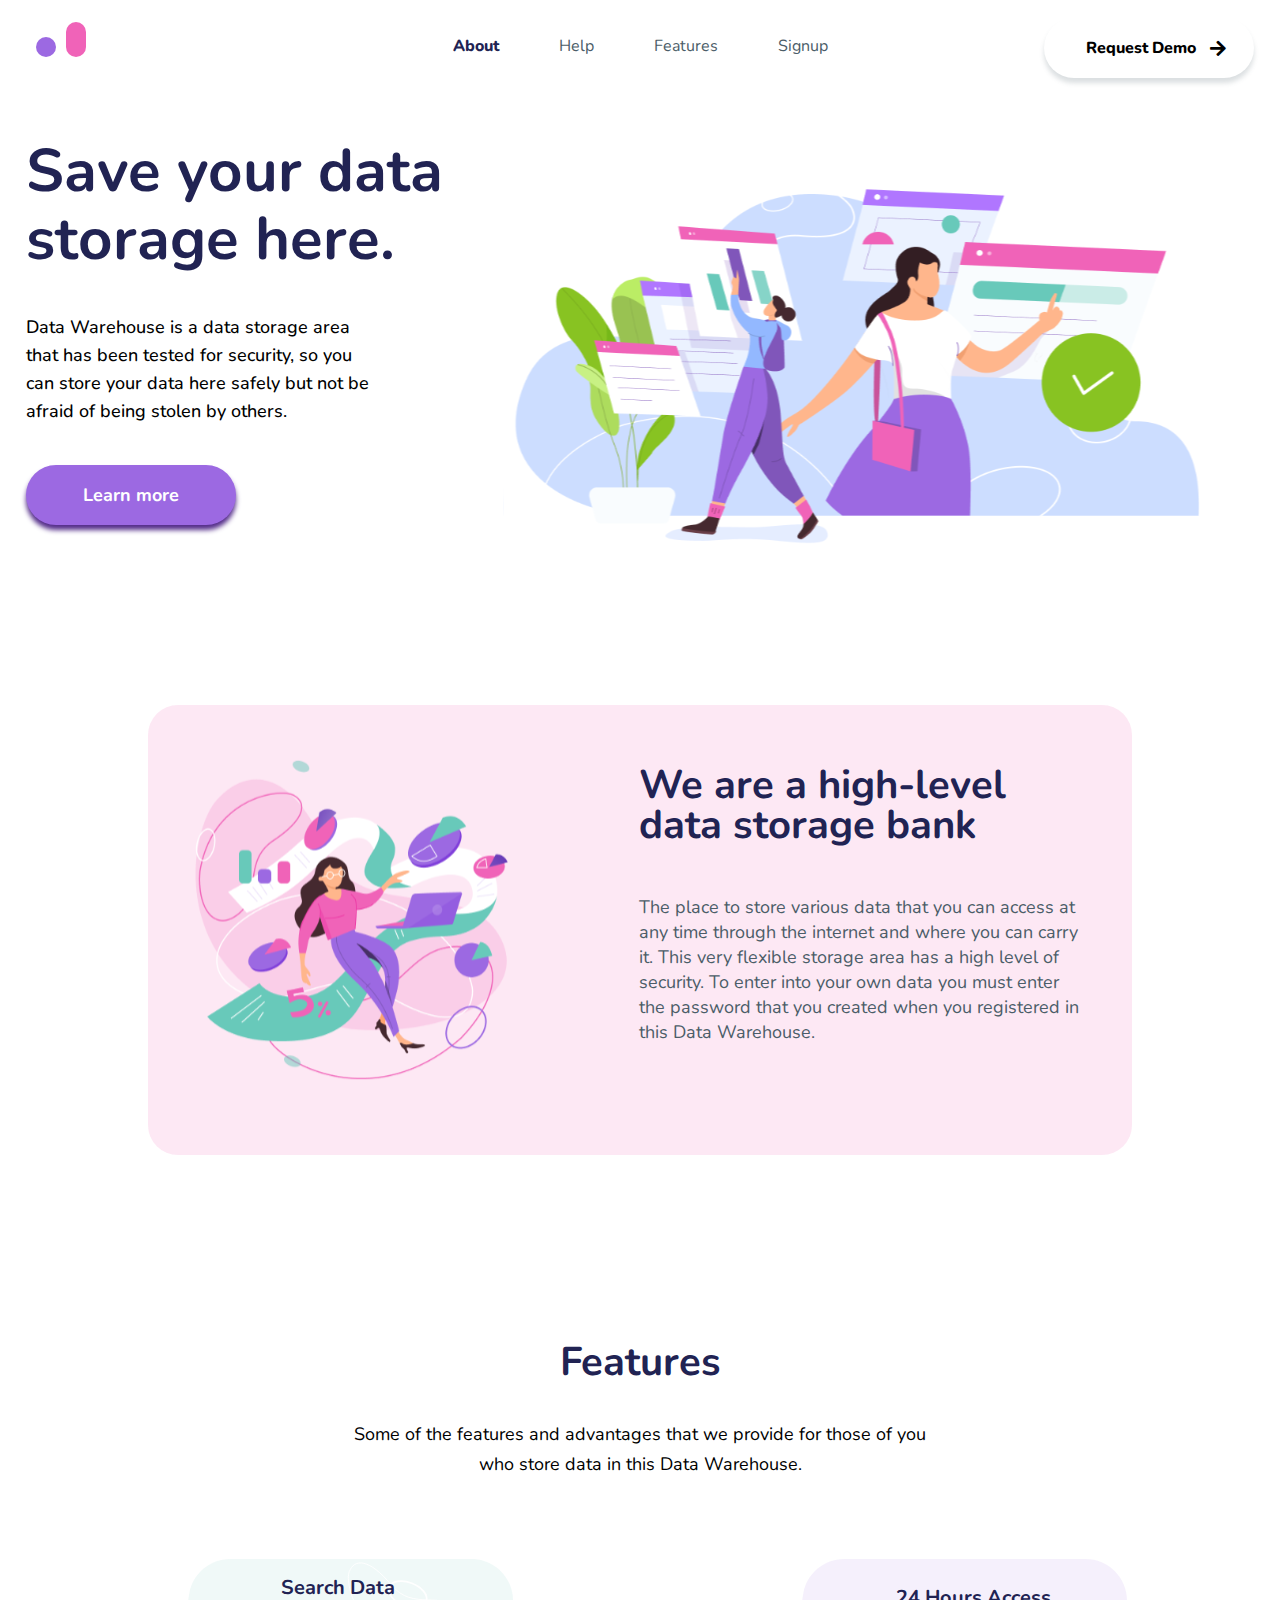
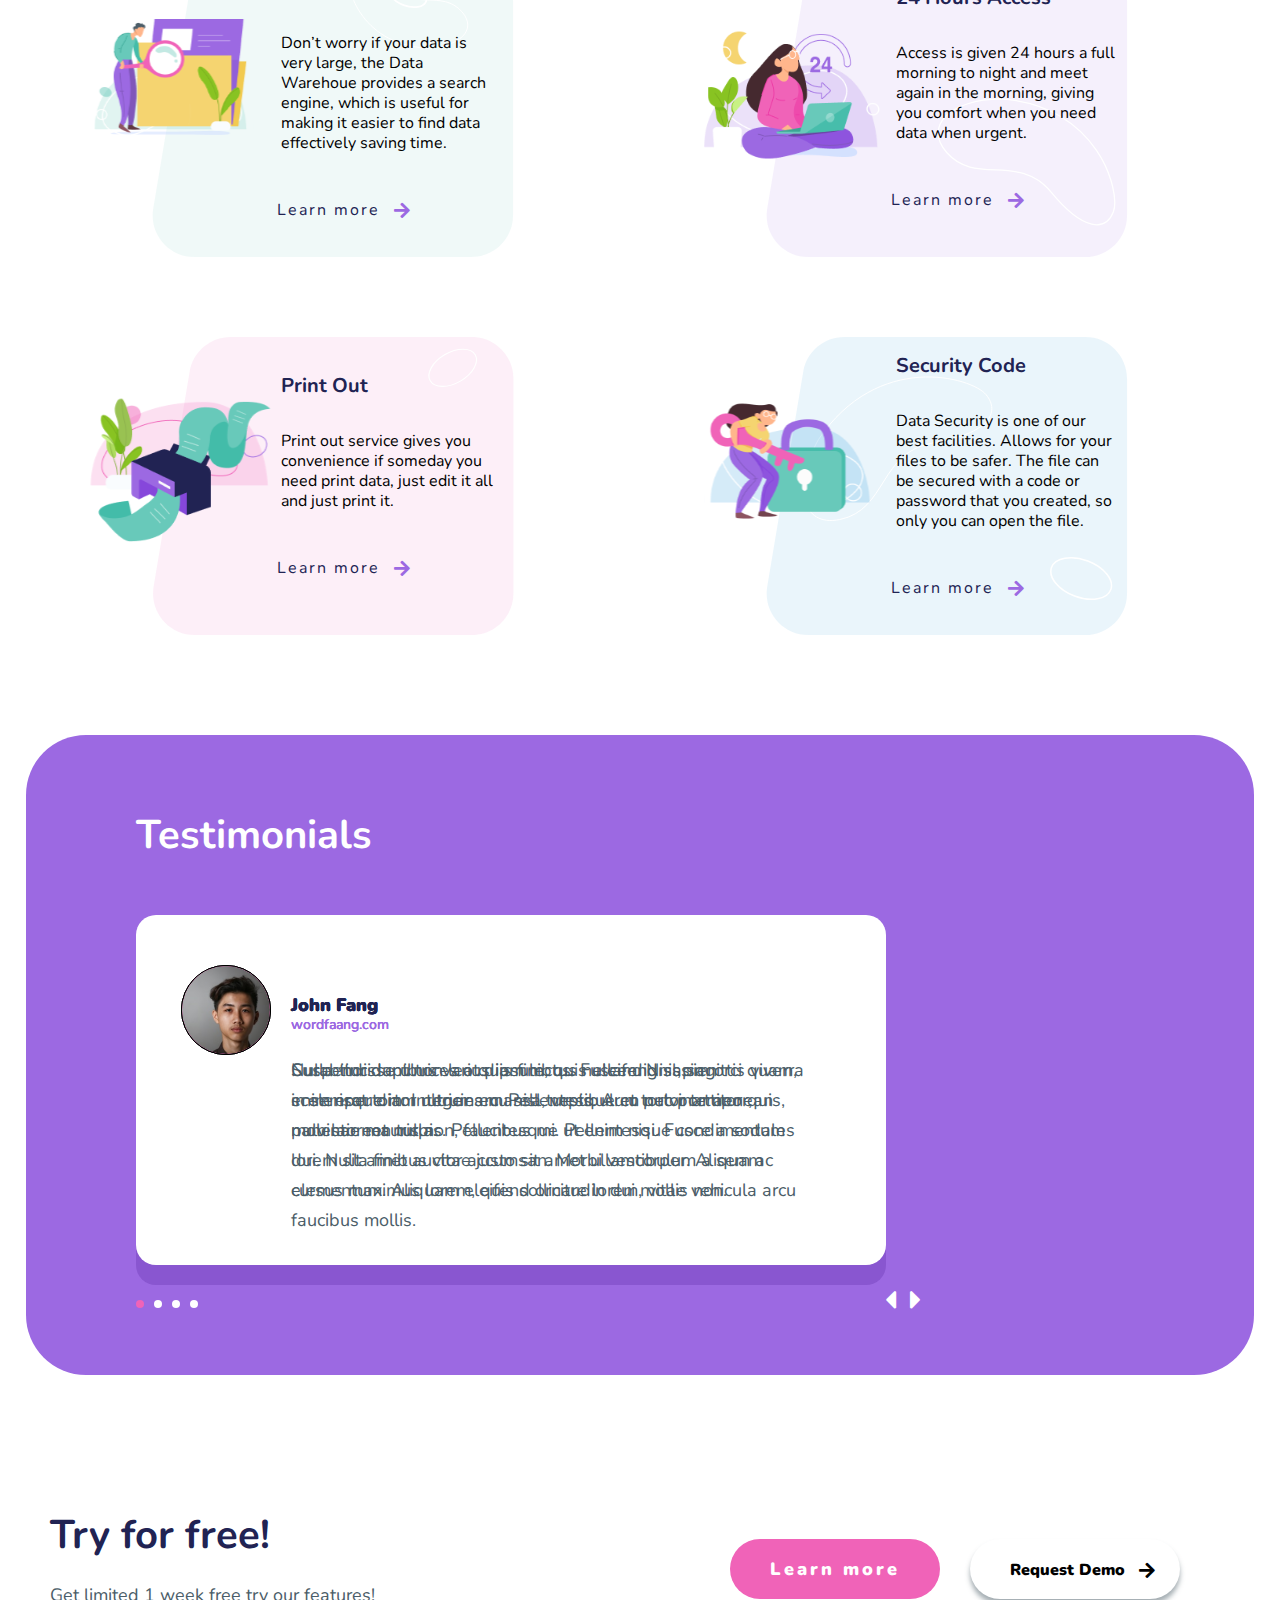
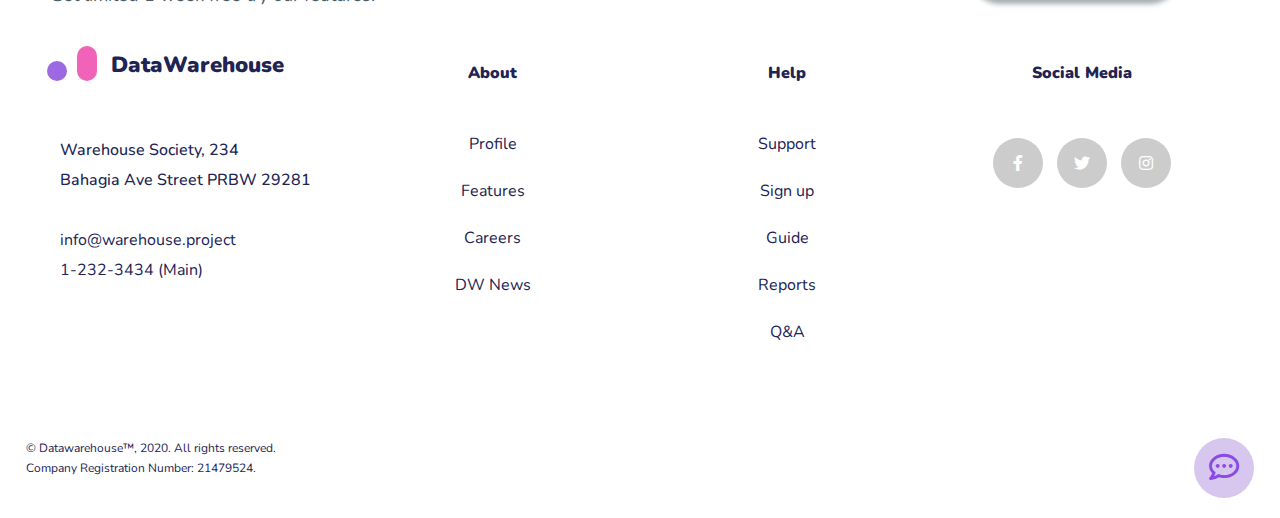
==== commit f061b706: "Add files via upload" ====
--- a/2021/01/index.html
+++ b/2021/01/index.html
@@ -27,7 +27,7 @@
         </nav><!--.desktop-->
 
         <nav class="mobile">
-            <button class="menu"><i class="fas fa-bars"></i></button>
+            <i class="fas fa-bars"></i>
             
             <div class="block">
                 <ul>
@@ -130,6 +130,18 @@
                         <p>Suspendisse ultrices at diam lectus nullam. 
                                 Nisl, sagittis viverra enim erat tortor ultricies massa turpis. Arcu pulvinar aenean nam laoreet nulla.</p>
                     </div><!--testimonials-text-->
+                    <div class="testimonials-text">
+                        <img src="./images/testimonials-image2.svg" alt="">
+                        <h2>John Fang</h2>
+                        <a href="wordfaang.com">wordfaang.com</a>
+                        <p>Curabitur dapibus varius ipsum, quis eleifend sapien scelerisque in. Integer arcu nisl, vestibulum nec porttitor quis, pulvinar non turpis. Pellentesque ut enim nisi. Fusce a sodales dui. Nulla finibus vitae justo sit amet ullamcorper. Aliquam cursus maximus lorem, quis sollicitudin dui mollis non.</p>
+                    </div><!--testimonials-text-->
+                    <div class="testimonials-text">
+                        <img src="./images/testimonials-image3.svg" alt="">
+                        <h2>John Fang</h2>
+                        <a href="wordfaang.com">wordfaang.com</a>
+                        <p>Nulla tincidunt non leo quis finibus. Fusce dignissim orci quam, in semper diam rutrum eu. Pellentesque et tortor tempor, molestie mauris non, faucibus mi. Pellentesque condimentum lorem sit amet auctor accumsan. Morbi vestibulum a sem ac elementum. Aliquam eleifend ornare lorem, vitae vehicula arcu faucibus mollis.</p>
+                    </div><!--testimonials-text-->
                 </div><!--testimonials-content-->
             </div><!--testimonials-box-->
 
@@ -144,8 +156,8 @@
                 </div>
 
                 <div class="testimonials-scroll-arrow">
-                    <i class="fas fa-caret-left"></i>
-                    <i class="fas fa-caret-right"></i>
+                    <i prev class="fas fa-caret-left"></i>
+                    <i next class="fas fa-caret-right"></i>
                 </div>
             </div>
         </div><!--testimonials-->
@@ -208,5 +220,9 @@
         <p>© Datawarehouse™, 2020. All rights reserved.<br>Company Registration Number: 21479524.</p>
         <button><i class="far fa-comment-dots"></i></button>
     </footer>
+
+
+    <script src="./js/jquery.js"></script>
+    <script src="./js/functions.js"></script>
 </body>
 </html>--- a/2021/01/css/main.css
+++ b/2021/01/css/main.css
@@ -220,11 +220,27 @@
 /* Consertar o background-image */
 .features-content{
     margin-top: 30px;
-    margin-bottom: 120px;
+    margin-bottom: 50px;
     position: relative;
     width: 442px;
     height: 358px;
     background-size: 100% 100%;
+}
+
+.background1{
+    background-image: url(../images/quadrado1.svg);
+}
+
+.background2{
+    background-image: url(../images/quadrado2.svg);
+}
+
+.background3{
+    background-image: url(../images/quadrado3.svg);
+}
+
+.background4{
+    background-image: url(../images/quadrado4.svg);
 }
 /* Colocar sub-class em cada div */ 
 /*****/
@@ -982,25 +998,27 @@
     }
     
     nav.mobile{
+        position: relative;
         display: block;
         width: 100%;
-    }  
-    
-    nav button{
+    }
+    
+    nav.mobile button{
         display: block;
         cursor: pointer;
-        border: none;
-        margin-top: 18px;
+        z-index: 10;
+        top: 0;
+        left: 0;
+        background-color: white;
+        box-shadow: none;
+        font-size: 30px;
+        padding: 0 2%;
+    }
+
+    nav ul{
+        z-index: 9;
+        background-color: white;
         position: absolute;
-        right: 0;
-        box-shadow: 0 5px 5px 0 rgba(75, 93, 104, 0.2) ;
-    
-        font-weight: 800;
-        font-size: 16px;
-        transition: 0.2s;
-    }
-
-    nav ul{
         display: block;
         text-align: center;
         width: 100%;
@@ -1016,10 +1034,10 @@
         font-size: 20px;
     }
 
-    /** Terminar o menu **/
+    /** Colocar o JavaScript**/
 
     .about-container{
-        margin: 80px 0;
+        margin: 20px 0 80px;
         position: relative;
     }
     
@@ -1053,6 +1071,14 @@
         position: none;
         display: block;
         height: 100%;
+        margin: 0 auto;
+    }
+
+    .box-more img{
+        width: 98%;
+        position: none;
+        display: block;
+        height: 404px;
         margin: 0 auto;
     }
     
@@ -1081,12 +1107,29 @@
         text-align: center;
         display: block;
     }
-    /** Tirar o background-image **/
+ 
     .features-content{
         position: initial;
+        display: block;
         margin-bottom: 80px;
         width: 98%;
         height: 358px;
+    }
+
+    .background1{
+        background-image: none;
+    }
+    
+    .background2{
+        background-image: none;
+    }
+    
+    .background3{
+        background-image: none;
+    }
+    
+    .background4{
+        background-image: none;
     }
     /******/
     .features-content img{
@@ -1220,5 +1263,47 @@
         min-width: 200px;
         width: 95%;
     }
+
+    .contacts2{
+        position: none;
+        margin: 0 auto;
+        display: block;
+        grid-template-columns: none;
+        text-align: center;
+    }
+    
+    .w1{
+        width: 98%;
+        display: inline-block;
+    }
+
+    .w2{
+        width: 98%;
+        display: inline-block;
+    }
+
+    .w2 > ul{
+        display: flex;
+    }
+
+    .w2 > ul li {
+        display: block;
+        margin: 0 auto;
+    }
+    
+    .contacts2-container h1{
+        font-size: 30px;
+    }
+
+    .contacts2-container h2{
+        font-size: 20px;
+        margin-bottom: 30PX;
+    }
+    
+    footer button{
+        width: 40px;
+        height: 40px;
+        font-size: 20px;
+    }
 }
 /*****/